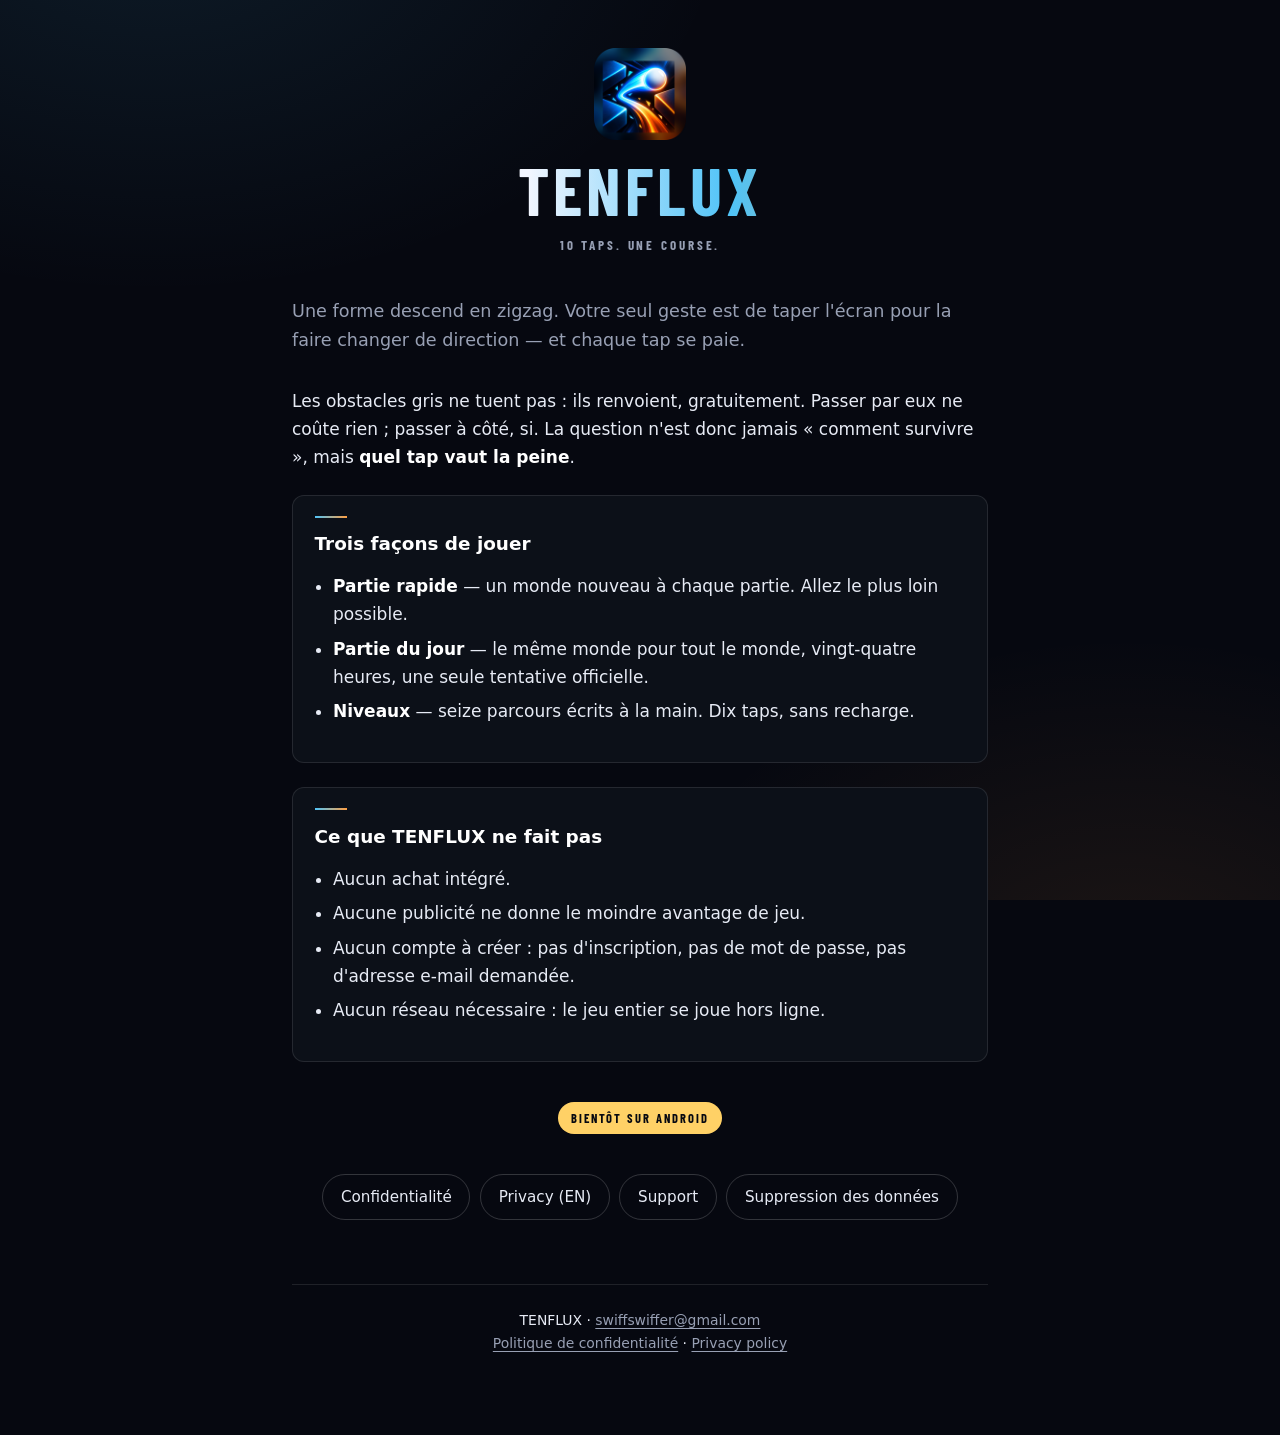
==== index.html @ e54e35d1 "TENFLUX — the public site, and the file that decided its shape A user site (kokoswiff.github.io), no" ====
<!DOCTYPE html>
<html lang="fr">
<head>
<meta charset="utf-8">
<meta name="viewport" content="width=device-width, initial-scale=1">
<title>TENFLUX</title>
<meta name="description" content="TENFLUX — un jeu d'arcade à un doigt. Un tap change ta direction. Chaque tap se paie.">
<meta name="color-scheme" content="dark">
<meta name="theme-color" content="#060810">
<link rel="icon" href="/assets/tenflux-symbol.png" type="image/png">
<link rel="stylesheet" href="/assets/site.css">
</head>
<body>
<main class="wrap">

  <div class="mark">
    <img src="/assets/tenflux-symbol.png" alt="" width="92" height="92">
    <h1 class="wordmark">TENFLUX</h1>
    <p class="tagline">10 taps. Une course.</p>
  </div>

  <p class="lede">
    Une forme descend en zigzag. Votre seul geste est de taper l'écran pour la faire
    changer de direction — et chaque tap se paie.
  </p>

  <p>
    Les obstacles gris ne tuent pas : ils renvoient, gratuitement. Passer par eux ne coûte
    rien ; passer à côté, si. La question n'est donc jamais « comment survivre », mais
    <strong>quel tap vaut la peine</strong>.
  </p>

  <div class="card">
    <h2>Trois façons de jouer</h2>
    <ul>
      <li><strong>Partie rapide</strong> — un monde nouveau à chaque partie. Allez le plus loin possible.</li>
      <li><strong>Partie du jour</strong> — le même monde pour tout le monde, vingt-quatre heures, une seule tentative officielle.</li>
      <li><strong>Niveaux</strong> — seize parcours écrits à la main. Dix taps, sans recharge.</li>
    </ul>
  </div>

  <div class="card">
    <h2>Ce que TENFLUX ne fait pas</h2>
    <ul>
      <li>Aucun achat intégré.</li>
      <li>Aucune publicité ne donne le moindre avantage de jeu.</li>
      <li>Aucun compte à créer : pas d'inscription, pas de mot de passe, pas d'adresse e-mail demandée.</li>
      <li>Aucun réseau nécessaire : le jeu entier se joue hors ligne.</li>
    </ul>
  </div>

  <!-- Aucun badge « Disponible sur Google Play » et aucun lien Store tant que la fiche
       n'existe pas : un badge qui ne mène nulle part est une fausse promesse, et Google
       interdit d'en afficher un pour une application non publiée. -->
  <p style="text-align:center; margin-top:2.5rem;">
    <span class="status">Bientôt sur Android</span>
  </p>

  <nav class="nav" aria-label="Pages du site">
    <a href="/privacy/">Confidentialité</a>
    <a href="/privacy/en/">Privacy (EN)</a>
    <a href="/support/">Support</a>
    <a href="/delete-account/">Suppression des données</a>
  </nav>

  <footer>
    <p>
      TENFLUX · <a href="mailto:swiffswiffer@gmail.com">swiffswiffer@gmail.com</a><br>
      <a href="/privacy/">Politique de confidentialité</a> ·
      <a href="/privacy/en/">Privacy policy</a>
    </p>
  </footer>

</main>
</body>
</html>
---- assets/site.css ----
/* TENFLUX — the site's whole stylesheet.
 *
 * No framework, no build step, no JavaScript, no tracker, no cookie, no
 * third-party request of any kind. That last one is not an aesthetic choice:
 * the privacy policy this site hosts says TENFLUX does not track anyone, and a
 * page that pulled a font from someone else's CDN would hand that visitor's IP
 * to a third party while claiming otherwise. So the one webfont is served from
 * this origin, under the SIL Open Font License, whose text sits next to it.
 *
 * Colours are the game's own: ground and wordmark ramp read out of
 * lib/ui/theme/brand.dart and lib/ui/screens/splash_screen.dart.
 */

@font-face {
  font-family: 'Barlow Condensed';
  src: url('/assets/BarlowCondensed-Bold.ttf') format('truetype');
  font-weight: 700;
  font-style: normal;
  font-display: swap;
}

:root {
  --ground: #060810;       /* Brand.ground — the Android launch window's colour */
  --surface: #0c1018;
  --hairline: rgba(255, 255, 255, 0.10);
  --hairline-strong: rgba(255, 255, 255, 0.18);
  --text: #e7ebf5;
  --muted: #98a0b4;
  --cold: #4fc3f7;         /* TEN accent, and the ramp's cold end */
  --hot: #ff9f43;          /* ballLow, and the ramp's hot end */
  --gold: #ffd166;         /* Palette.ball */
  --measure: 46rem;
}

*,
*::before,
*::after { box-sizing: border-box; }

html { -webkit-text-size-adjust: 100%; }

body {
  margin: 0;
  background: var(--ground);
  color: var(--text);
  font-family: system-ui, -apple-system, 'Segoe UI', Roboto, Helvetica, Arial, sans-serif;
  font-size: 17px;
  line-height: 1.65;
  /* A very slow cold-to-hot wash, so the page has the game's temperature
     without costing an image. */
  background-image:
    radial-gradient(60rem 40rem at 12% -10%, rgba(79, 195, 247, 0.10), transparent 60%),
    radial-gradient(50rem 35rem at 88% 108%, rgba(255, 159, 67, 0.09), transparent 60%);
  background-attachment: fixed;
}

.wrap {
  max-width: var(--measure);
  margin: 0 auto;
  padding: 3rem 1.25rem 4rem;
}

/* ---- the mark ------------------------------------------------------- */

.mark { text-align: center; margin-bottom: 2.5rem; }

.mark img {
  width: 92px;
  height: 92px;
  display: block;
  margin: 0 auto 1rem;
}

.wordmark {
  font-family: 'Barlow Condensed', system-ui, sans-serif;
  font-weight: 700;
  font-size: clamp(2.6rem, 11vw, 4.2rem);
  letter-spacing: 0.06em;
  line-height: 1;
  margin: 0;
  /* The splash screen's ramp, same colours, same stops. */
  background: linear-gradient(90deg, #f2f6ff 0%, #f2f6ff 34%, var(--cold) 63%, var(--hot) 100%);
  -webkit-background-clip: text;
  background-clip: text;
  color: transparent;
}

.tagline {
  font-family: 'Barlow Condensed', system-ui, sans-serif;
  font-weight: 700;
  letter-spacing: 0.22em;
  font-size: 0.82rem;
  color: var(--muted);
  margin: 0.75rem 0 0;
  text-transform: uppercase;
}

/* ---- type ------------------------------------------------------------ */

h1, h2, h3 { line-height: 1.25; }

h1 {
  font-size: clamp(1.6rem, 5vw, 2.1rem);
  margin: 0 0 0.5rem;
}

h2 {
  font-size: 1.15rem;
  margin: 2.5rem 0 0.6rem;
  color: #fff;
}

h2::before {
  content: '';
  display: block;
  width: 2rem;
  height: 2px;
  margin-bottom: 0.9rem;
  background: linear-gradient(90deg, var(--cold), var(--hot));
}

p, li { color: var(--text); }
p { margin: 0 0 1rem; }
ul { padding-left: 1.15rem; }
li { margin-bottom: 0.4rem; }

strong { color: #fff; }

a {
  color: var(--cold);
  text-underline-offset: 0.2em;
}
a:hover, a:focus-visible { color: var(--gold); }

:focus-visible {
  outline: 2px solid var(--gold);
  outline-offset: 3px;
  border-radius: 3px;
}

.lede {
  font-size: 1.1rem;
  color: var(--muted);
  margin-bottom: 2rem;
}

.meta {
  font-size: 0.88rem;
  color: var(--muted);
  margin-bottom: 2rem;
}

code {
  font-family: ui-monospace, 'SF Mono', Menlo, Consolas, monospace;
  font-size: 0.9em;
  background: rgba(255, 255, 255, 0.06);
  padding: 0.1em 0.4em;
  border-radius: 4px;
}

/* ---- blocks ---------------------------------------------------------- */

.card {
  background: var(--surface);
  border: 1px solid var(--hairline);
  border-radius: 12px;
  padding: 1.25rem 1.35rem;
  margin: 1.5rem 0;
}

.card h2 { margin-top: 0; }

.note {
  border-left: 3px solid var(--cold);
  padding: 0.1rem 0 0.1rem 1rem;
  margin: 1.5rem 0;
  color: var(--muted);
}

.nav {
  display: flex;
  flex-wrap: wrap;
  gap: 0.6rem;
  justify-content: center;
  margin-top: 2.5rem;
}

.nav a {
  display: inline-block;
  padding: 0.6rem 1.1rem;
  border: 1px solid var(--hairline-strong);
  border-radius: 999px;
  text-decoration: none;
  color: var(--text);
  font-size: 0.95rem;
}

.nav a:hover, .nav a:focus-visible {
  border-color: var(--gold);
  color: var(--gold);
}

.status {
  display: inline-block;
  font-family: 'Barlow Condensed', system-ui, sans-serif;
  font-weight: 700;
  letter-spacing: 0.16em;
  text-transform: uppercase;
  font-size: 0.78rem;
  color: var(--ground);
  background: var(--gold);
  padding: 0.35rem 0.8rem;
  border-radius: 999px;
}

footer {
  margin-top: 4rem;
  padding-top: 1.5rem;
  border-top: 1px solid var(--hairline);
  font-size: 0.87rem;
  color: var(--muted);
  text-align: center;
}

footer a { color: var(--muted); }

.back {
  display: inline-block;
  margin-bottom: 2rem;
  font-size: 0.92rem;
  text-decoration: none;
}
.back::before { content: '\2190\00a0'; }

@media (prefers-reduced-motion: reduce) {
  * { animation: none !important; transition: none !important; }
}
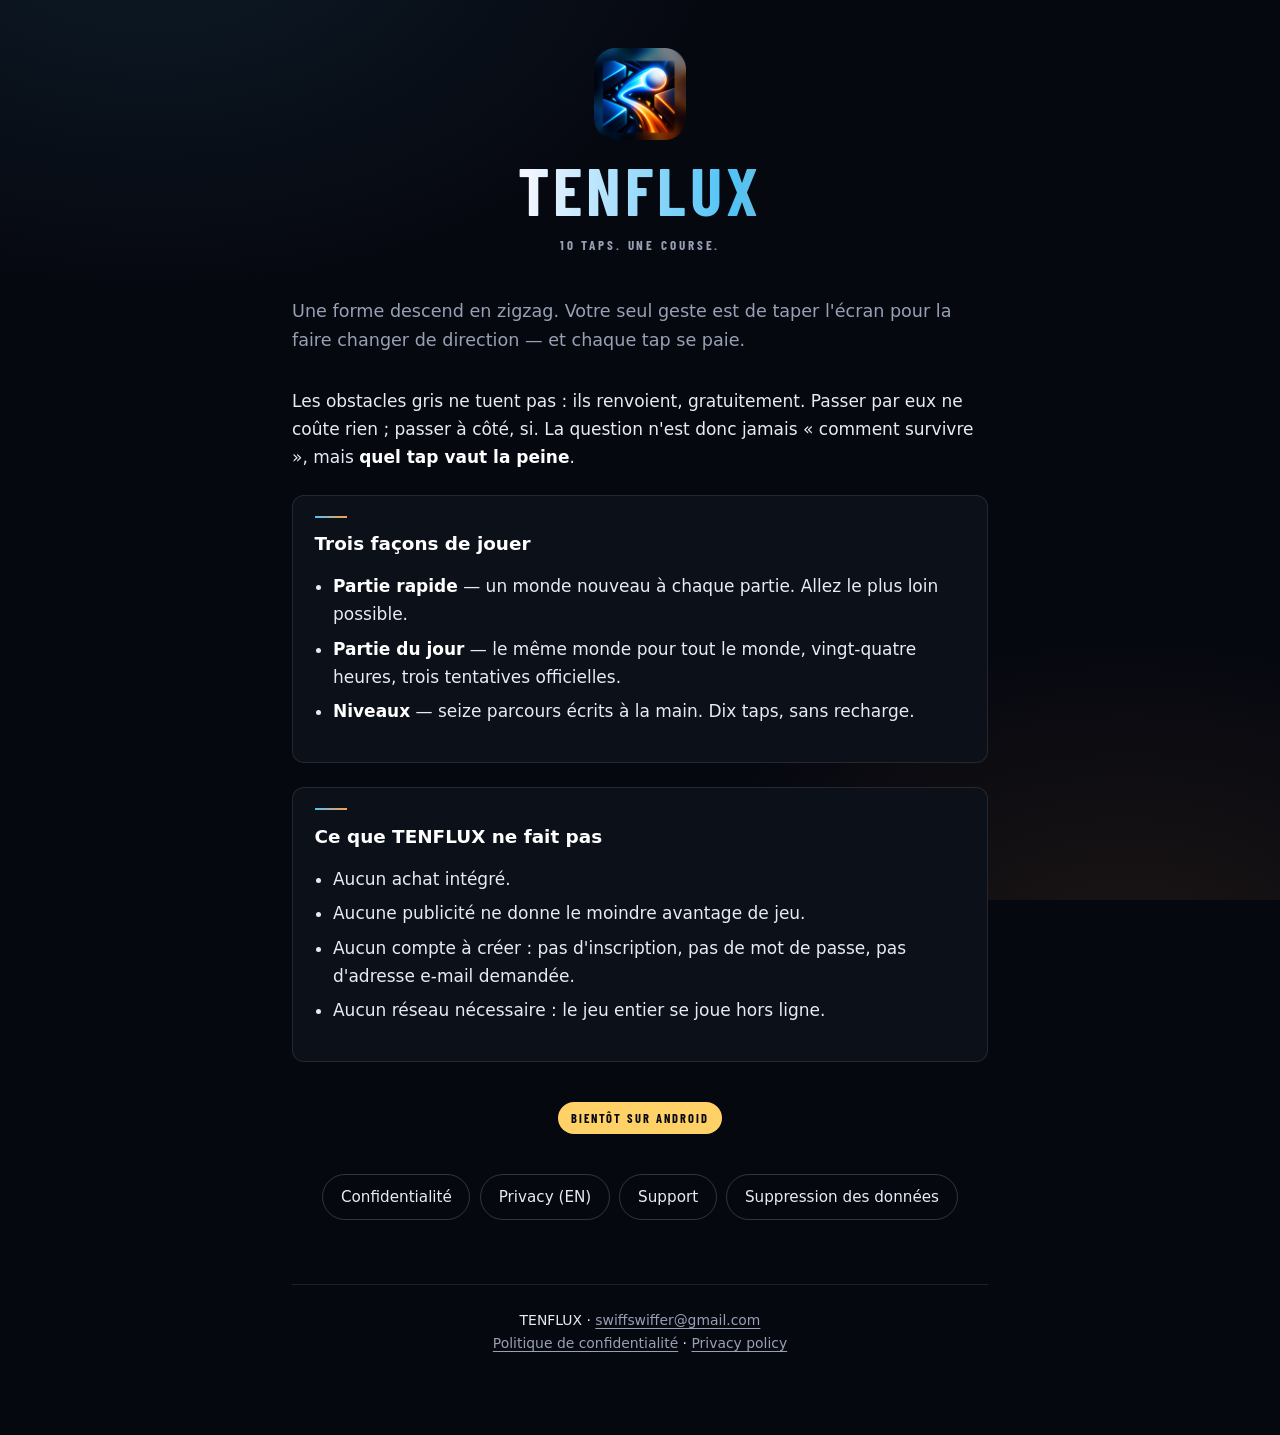
==== commit 136d74b5: "docs: align public TENFLUX pages with current behavior The daily shows an ad before each of its thre" ====
--- a/index.html
+++ b/index.html
@@ -34,7 +34,7 @@
     <h2>Trois façons de jouer</h2>
     <ul>
       <li><strong>Partie rapide</strong> — un monde nouveau à chaque partie. Allez le plus loin possible.</li>
-      <li><strong>Partie du jour</strong> — le même monde pour tout le monde, vingt-quatre heures, une seule tentative officielle.</li>
+      <li><strong>Partie du jour</strong> — le même monde pour tout le monde, vingt-quatre heures, trois tentatives officielles.</li>
       <li><strong>Niveaux</strong> — seize parcours écrits à la main. Dix taps, sans recharge.</li>
     </ul>
   </div>
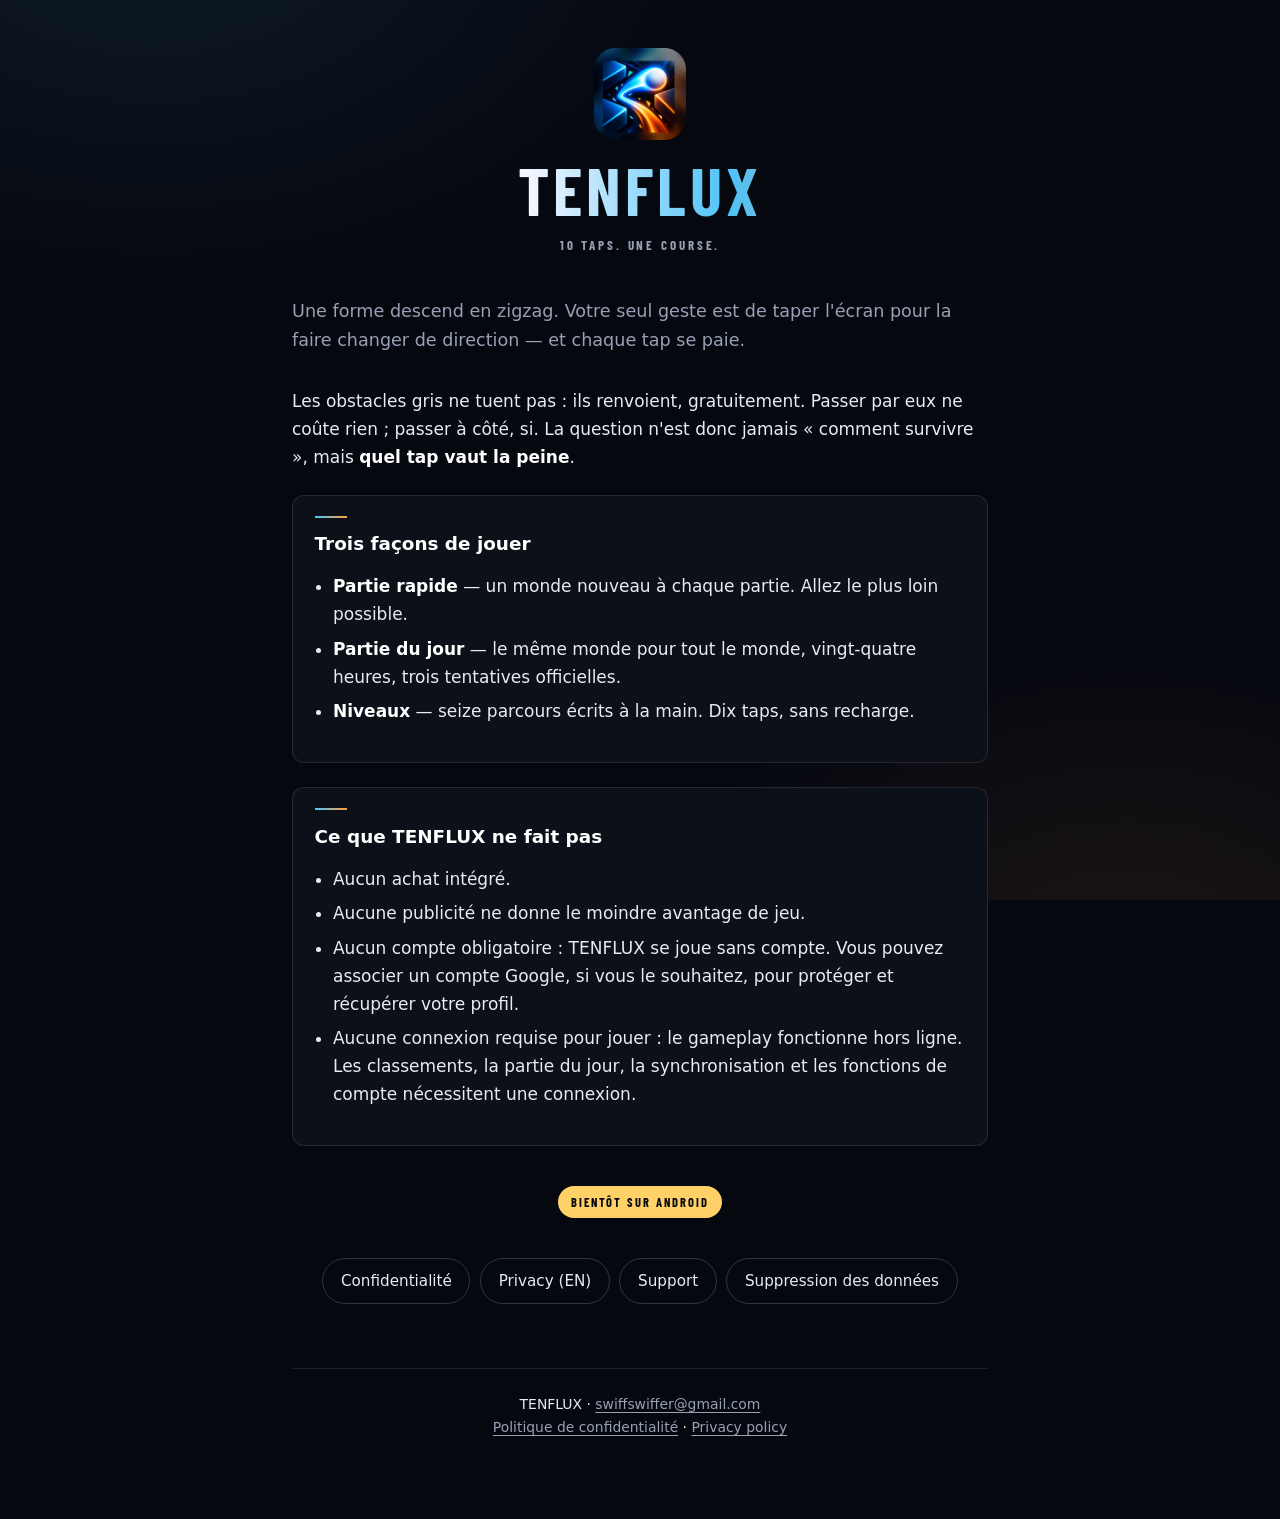
==== commit 37262a33: "docs: align TENFLUX site with recoverable accounts The C20 build (1.0.0+3, internal test) ships opti" ====
--- a/index.html
+++ b/index.html
@@ -44,8 +44,11 @@
     <ul>
       <li>Aucun achat intégré.</li>
       <li>Aucune publicité ne donne le moindre avantage de jeu.</li>
-      <li>Aucun compte à créer : pas d'inscription, pas de mot de passe, pas d'adresse e-mail demandée.</li>
-      <li>Aucun réseau nécessaire : le jeu entier se joue hors ligne.</li>
+      <li>Aucun compte obligatoire : TENFLUX se joue sans compte. Vous pouvez associer un
+        compte Google, si vous le souhaitez, pour protéger et récupérer votre profil.</li>
+      <li>Aucune connexion requise pour jouer : le gameplay fonctionne hors ligne. Les
+        classements, la partie du jour, la synchronisation et les fonctions de compte
+        nécessitent une connexion.</li>
     </ul>
   </div>
 
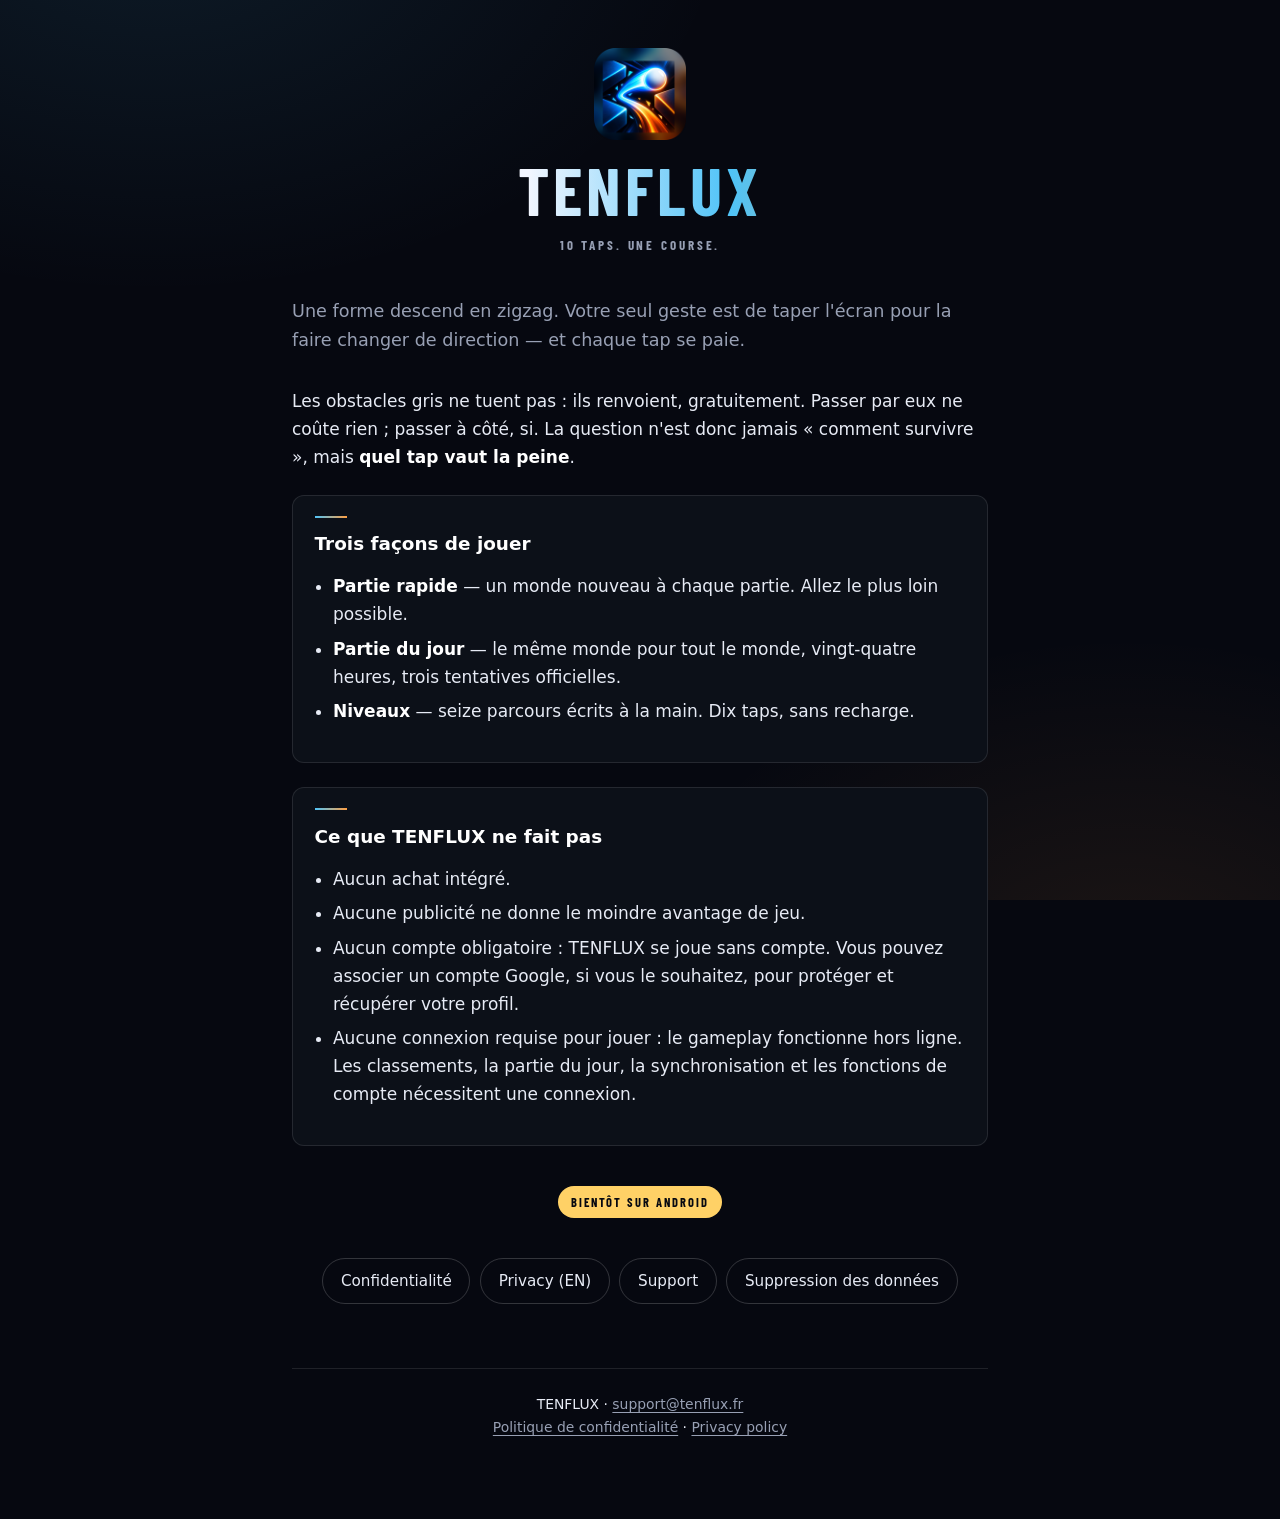
==== commit bd546425: "docs: move the public identity to tenflux.fr, and say what a backup carries The three addresses beco" ====
--- a/index.html
+++ b/index.html
@@ -68,7 +68,7 @@
 
   <footer>
     <p>
-      TENFLUX · <a href="mailto:swiffswiffer@gmail.com">swiffswiffer@gmail.com</a><br>
+      TENFLUX · <a href="mailto:support@tenflux.fr">support@tenflux.fr</a><br>
       <a href="/privacy/">Politique de confidentialité</a> ·
       <a href="/privacy/en/">Privacy policy</a>
     </p>
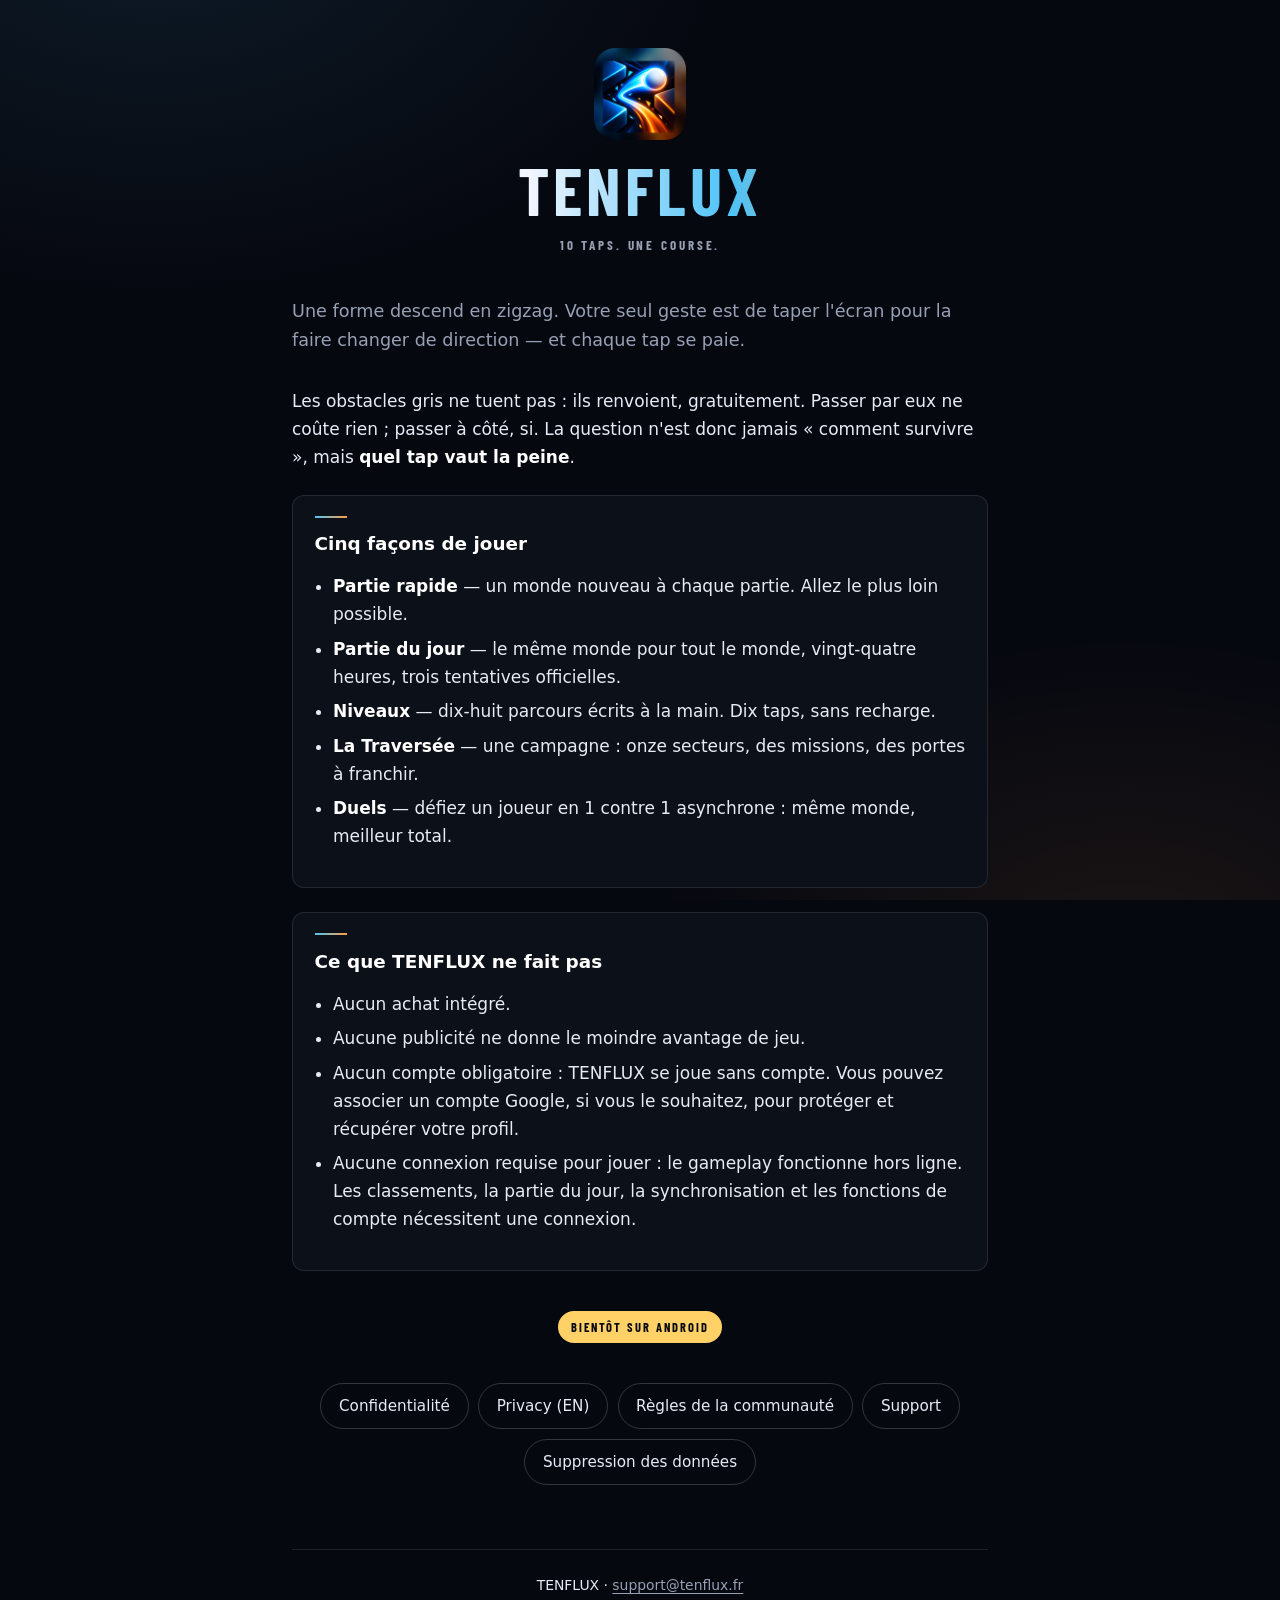
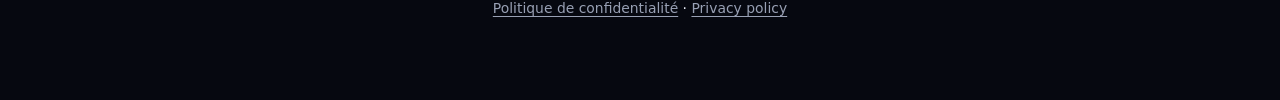
==== commit 92656492: "site: cinq modes, regles de la communaute, suppression asynchrone, export in-app Accueil : les cinq " ====
--- a/index.html
+++ b/index.html
@@ -31,11 +31,13 @@
   </p>
 
   <div class="card">
-    <h2>Trois façons de jouer</h2>
+    <h2>Cinq façons de jouer</h2>
     <ul>
       <li><strong>Partie rapide</strong> — un monde nouveau à chaque partie. Allez le plus loin possible.</li>
       <li><strong>Partie du jour</strong> — le même monde pour tout le monde, vingt-quatre heures, trois tentatives officielles.</li>
-      <li><strong>Niveaux</strong> — seize parcours écrits à la main. Dix taps, sans recharge.</li>
+      <li><strong>Niveaux</strong> — dix-huit parcours écrits à la main. Dix taps, sans recharge.</li>
+      <li><strong>La Traversée</strong> — une campagne : onze secteurs, des missions, des portes à franchir.</li>
+      <li><strong>Duels</strong> — défiez un joueur en 1 contre 1 asynchrone : même monde, meilleur total.</li>
     </ul>
   </div>
 
@@ -62,6 +64,7 @@
   <nav class="nav" aria-label="Pages du site">
     <a href="/privacy/">Confidentialité</a>
     <a href="/privacy/en/">Privacy (EN)</a>
+    <a href="/rules/">Règles de la communauté</a>
     <a href="/support/">Support</a>
     <a href="/delete-account/">Suppression des données</a>
   </nav>
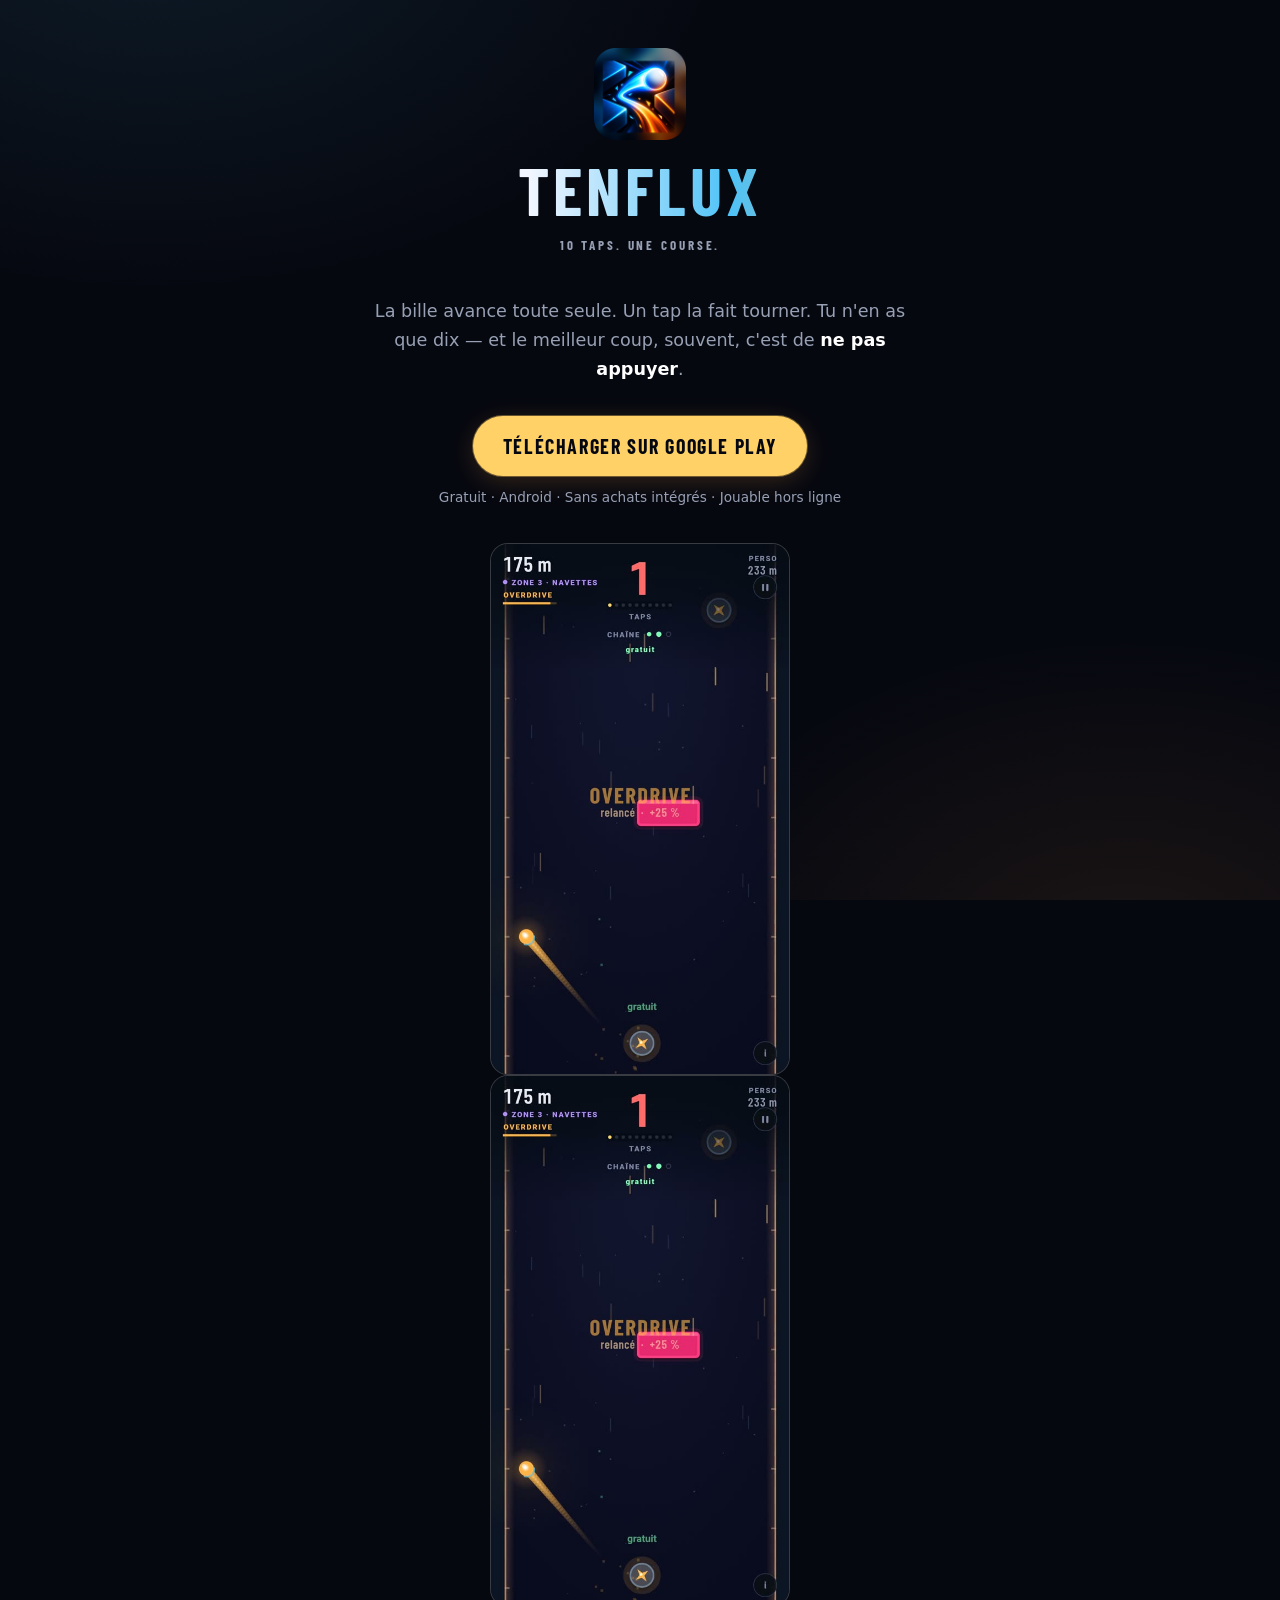
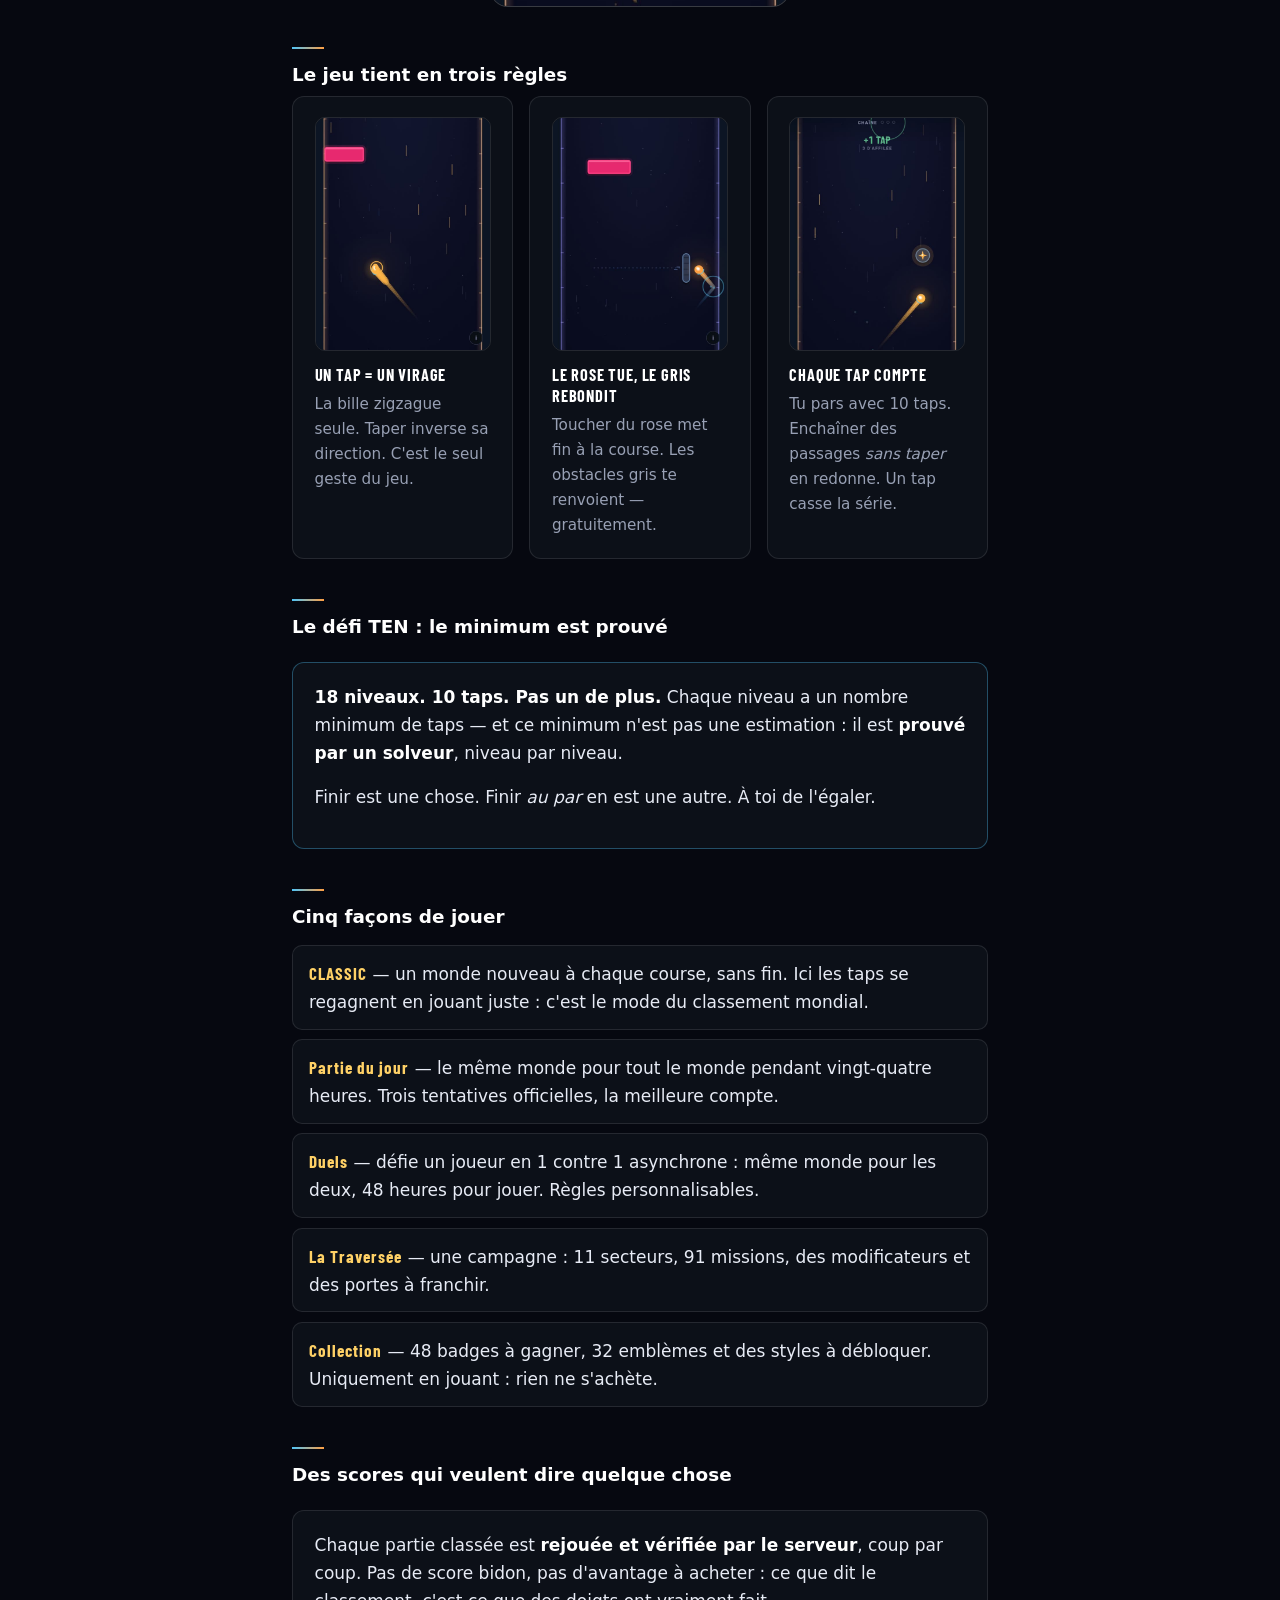
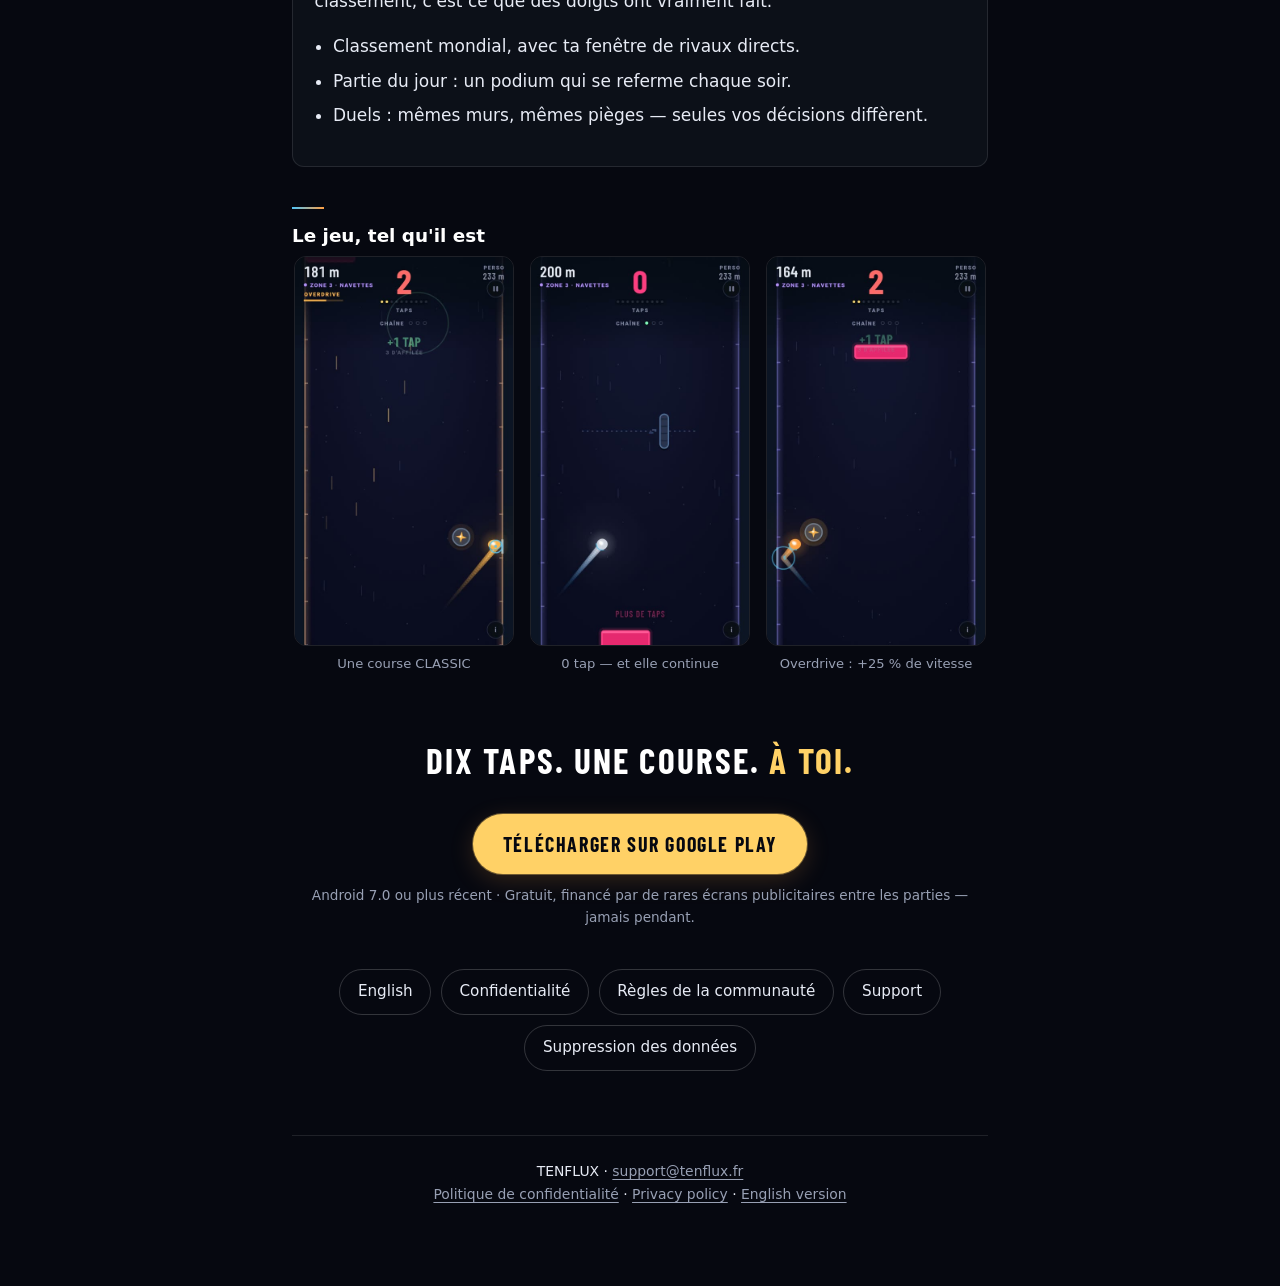
==== commit 510a0524: "site: V2 landing — Play button, EN version, real gameplay media, SEO The game is published: both lan" ====
--- a/index.html
+++ b/index.html
@@ -3,67 +3,183 @@
 <head>
 <meta charset="utf-8">
 <meta name="viewport" content="width=device-width, initial-scale=1">
-<title>TENFLUX</title>
-<meta name="description" content="TENFLUX — un jeu d'arcade à un doigt. Un tap change ta direction. Chaque tap se paie.">
+<title>TENFLUX — le jeu de précision où chaque tap compte</title>
+<meta name="description" content="TENFLUX, jeu d'arcade Android à un doigt : la bille avance seule, un tap la fait tourner, et chaque tap compte. 18 niveaux au minimum prouvé, partie du jour, duels. Gratuit, sans achats intégrés.">
 <meta name="color-scheme" content="dark">
 <meta name="theme-color" content="#060810">
+<link rel="canonical" href="https://tenflux.fr/">
+<link rel="alternate" hreflang="fr" href="https://tenflux.fr/">
+<link rel="alternate" hreflang="en" href="https://tenflux.fr/en/">
+<link rel="alternate" hreflang="x-default" href="https://tenflux.fr/">
+<meta property="og:type" content="website">
+<meta property="og:site_name" content="TENFLUX">
+<meta property="og:title" content="TENFLUX — 10 taps. Une course.">
+<meta property="og:description" content="La bille avance seule. Un tap la fait tourner. Tu n'en as que dix — et le meilleur coup, souvent, c'est de ne pas appuyer. Gratuit sur Android.">
+<meta property="og:url" content="https://tenflux.fr/">
+<meta property="og:image" content="https://tenflux.fr/assets/v2/og_image.jpg">
+<meta property="og:image:width" content="1200">
+<meta property="og:image:height" content="630">
+<meta property="og:locale" content="fr_FR">
+<meta property="og:locale:alternate" content="en_US">
+<meta name="twitter:card" content="summary_large_image">
+<meta name="twitter:title" content="TENFLUX — 10 taps. Une course.">
+<meta name="twitter:description" content="Le jeu de précision où chaque tap se compte. Gratuit sur Android.">
+<meta name="twitter:image" content="https://tenflux.fr/assets/v2/og_image.jpg">
 <link rel="icon" href="/assets/tenflux-symbol.png" type="image/png">
 <link rel="stylesheet" href="/assets/site.css">
+<script type="application/ld+json">
+{
+  "@context": "https://schema.org",
+  "@type": "VideoGame",
+  "name": "TENFLUX",
+  "url": "https://tenflux.fr/",
+  "image": "https://tenflux.fr/assets/v2/og_image.jpg",
+  "description": "Jeu d'arcade de précision à un doigt : la bille avance seule, un tap la fait tourner, et chaque tap compte.",
+  "inLanguage": ["fr", "en"],
+  "applicationCategory": "Game",
+  "gamePlatform": "Android",
+  "operatingSystem": "Android",
+  "offers": { "@type": "Offer", "price": "0", "priceCurrency": "EUR" },
+  "installUrl": "https://play.google.com/store/apps/details?id=io.github.kokoswiff.tenflux"
+}
+</script>
 </head>
 <body>
 <main class="wrap">
 
-  <div class="mark">
-    <img src="/assets/tenflux-symbol.png" alt="" width="92" height="92">
-    <h1 class="wordmark">TENFLUX</h1>
-    <p class="tagline">10 taps. Une course.</p>
-  </div>
+  <!-- ============ 1 · HERO ============ -->
+  <header class="hero">
+    <div class="mark">
+      <img src="/assets/tenflux-symbol.png" alt="Symbole TENFLUX : une bille et sa traînée" width="92" height="92">
+      <h1 class="wordmark">TENFLUX</h1>
+      <p class="tagline">10 taps. Une course.</p>
+    </div>
 
-  <p class="lede">
-    Une forme descend en zigzag. Votre seul geste est de taper l'écran pour la faire
-    changer de direction — et chaque tap se paie.
-  </p>
+    <p class="lede hero-lede">
+      La bille avance toute seule. Un tap la fait tourner.
+      Tu n'en as que dix — et le meilleur coup, souvent, c'est de <strong>ne pas appuyer</strong>.
+    </p>
 
-  <p>
-    Les obstacles gris ne tuent pas : ils renvoient, gratuitement. Passer par eux ne coûte
-    rien ; passer à côté, si. La question n'est donc jamais « comment survivre », mais
-    <strong>quel tap vaut la peine</strong>.
-  </p>
+    <p class="cta-row">
+      <a class="btn-play" href="https://play.google.com/store/apps/details?id=io.github.kokoswiff.tenflux&amp;referrer=utm_source%3Dtenflux.fr%26utm_medium%3Dweb%26utm_campaign%3Dsite_v2%26utm_content%3Dhero_fr"
+         rel="noopener">Télécharger sur Google&nbsp;Play</a>
+    </p>
+    <p class="cta-sub">Gratuit · Android · Sans achats intégrés · Jouable hors ligne</p>
 
-  <div class="card">
-    <h2>Cinq façons de jouer</h2>
-    <ul>
-      <li><strong>Partie rapide</strong> — un monde nouveau à chaque partie. Allez le plus loin possible.</li>
-      <li><strong>Partie du jour</strong> — le même monde pour tout le monde, vingt-quatre heures, trois tentatives officielles.</li>
-      <li><strong>Niveaux</strong> — dix-huit parcours écrits à la main. Dix taps, sans recharge.</li>
-      <li><strong>La Traversée</strong> — une campagne : onze secteurs, des missions, des portes à franchir.</li>
-      <li><strong>Duels</strong> — défiez un joueur en 1 contre 1 asynchrone : même monde, meilleur total.</li>
+    <div class="hero-media" aria-hidden="true">
+      <video class="hero-video" autoplay muted loop playsinline
+             width="360" height="640"
+             poster="/assets/v2/hero_poster.jpg"
+             src="/assets/v2/hero_loop.mp4"></video>
+      <img class="hero-still" src="/assets/v2/hero_poster.jpg" alt="" width="360" height="640" loading="lazy">
+    </div>
+  </header>
+
+  <!-- ============ 2 · COMPRENDRE LE JEU ============ -->
+  <section aria-labelledby="h-rules">
+    <h2 id="h-rules">Le jeu tient en trois règles</h2>
+    <div class="grid3">
+      <div class="card rule">
+        <img src="/assets/v2/rule_tap.jpg" alt="Capture du jeu : la bille dorée change de direction après un tap, sa traînée dessine un zigzag" width="300" height="400" loading="lazy">
+        <h3>Un tap&nbsp;=&nbsp;un virage</h3>
+        <p>La bille zigzague seule. Taper inverse sa direction. C'est le seul geste du jeu.</p>
+      </div>
+      <div class="card rule">
+        <img src="/assets/v2/rule_colors.jpg" alt="Capture du jeu : un obstacle rose mortel au-dessus d'un plot gris inoffensif" width="300" height="400" loading="lazy">
+        <h3>Le rose tue, le gris rebondit</h3>
+        <p>Toucher du rose met fin à la course. Les obstacles gris te renvoient — gratuitement.</p>
+      </div>
+      <div class="card rule">
+        <img src="/assets/v2/rule_economy.jpg" alt="Capture du jeu : le compteur affiche +1 TAP gagné après trois passages sans taper" width="300" height="400" loading="lazy">
+        <h3>Chaque tap compte</h3>
+        <p>Tu pars avec 10 taps. Enchaîner des passages <em>sans taper</em> en redonne. Un tap casse la série.</p>
+      </div>
+    </div>
+  </section>
+
+  <!-- ============ 3 · LE DÉFI TEN ============ -->
+  <section aria-labelledby="h-ten">
+    <h2 id="h-ten">Le défi TEN : le minimum est prouvé</h2>
+    <div class="card feature">
+      <p>
+        <strong>18 niveaux. 10 taps. Pas un de plus.</strong> Chaque niveau a un
+        nombre minimum de taps — et ce minimum n'est pas une estimation :
+        il est <strong>prouvé par un solveur</strong>, niveau par niveau.
+      </p>
+      <p>
+        Finir est une chose. Finir <em>au par</em> en est une autre.
+        À toi de l'égaler.
+      </p>
+    </div>
+  </section>
+
+  <!-- ============ 4 · LES AUTRES MODES ============ -->
+  <section aria-labelledby="h-modes">
+    <h2 id="h-modes">Cinq façons de jouer</h2>
+    <ul class="modes">
+      <li><strong>CLASSIC</strong> — un monde nouveau à chaque course, sans fin. Ici les
+        taps se regagnent en jouant juste : c'est le mode du classement mondial.</li>
+      <li><strong>Partie du jour</strong> — le même monde pour tout le monde pendant
+        vingt-quatre heures. Trois tentatives officielles, la meilleure compte.</li>
+      <li><strong>Duels</strong> — défie un joueur en 1 contre 1 asynchrone : même monde
+        pour les deux, 48 heures pour jouer. Règles personnalisables.</li>
+      <li><strong>La Traversée</strong> — une campagne : 11 secteurs, 91 missions, des
+        modificateurs et des portes à franchir.</li>
+      <li><strong>Collection</strong> — 48 badges à gagner, 32 emblèmes et des styles
+        à débloquer. Uniquement en jouant : rien ne s'achète.</li>
     </ul>
-  </div>
+  </section>
 
-  <div class="card">
-    <h2>Ce que TENFLUX ne fait pas</h2>
-    <ul>
-      <li>Aucun achat intégré.</li>
-      <li>Aucune publicité ne donne le moindre avantage de jeu.</li>
-      <li>Aucun compte obligatoire : TENFLUX se joue sans compte. Vous pouvez associer un
-        compte Google, si vous le souhaitez, pour protéger et récupérer votre profil.</li>
-      <li>Aucune connexion requise pour jouer : le gameplay fonctionne hors ligne. Les
-        classements, la partie du jour, la synchronisation et les fonctions de compte
-        nécessitent une connexion.</li>
-    </ul>
-  </div>
+  <!-- ============ 5 · COMPÉTITION ============ -->
+  <section aria-labelledby="h-compet">
+    <h2 id="h-compet">Des scores qui veulent dire quelque chose</h2>
+    <div class="card">
+      <p>
+        Chaque partie classée est <strong>rejouée et vérifiée par le serveur</strong>,
+        coup par coup. Pas de score bidon, pas d'avantage à acheter : ce que dit le
+        classement, c'est ce que des doigts ont vraiment fait.
+      </p>
+      <ul>
+        <li>Classement mondial, avec ta fenêtre de rivaux directs.</li>
+        <li>Partie du jour : un podium qui se referme chaque soir.</li>
+        <li>Duels : mêmes murs, mêmes pièges — seules vos décisions diffèrent.</li>
+      </ul>
+    </div>
+  </section>
 
-  <!-- Aucun badge « Disponible sur Google Play » et aucun lien Store tant que la fiche
-       n'existe pas : un badge qui ne mène nulle part est une fausse promesse, et Google
-       interdit d'en afficher un pour une application non publiée. -->
-  <p style="text-align:center; margin-top:2.5rem;">
-    <span class="status">Bientôt sur Android</span>
-  </p>
+  <!-- ============ 6 · CAPTURES ============ -->
+  <section aria-labelledby="h-shots">
+    <h2 id="h-shots">Le jeu, tel qu'il est</h2>
+    <div class="shots">
+      <figure>
+        <img src="/assets/v2/shot_run.jpg" alt="Capture réelle : une course en zone 3, la bille et sa traînée dorée entre deux obstacles roses" width="270" height="480" loading="lazy">
+        <figcaption>Une course CLASSIC</figcaption>
+      </figure>
+      <figure>
+        <img src="/assets/v2/shot_zero.jpg" alt="Capture réelle : plus aucun tap en réserve, la bille devenue grise continue seule" width="270" height="480" loading="lazy">
+        <figcaption>0 tap — et elle continue</figcaption>
+      </figure>
+      <figure>
+        <img src="/assets/v2/shot_overdrive.jpg" alt="Capture réelle : l'Overdrive accélère la bille, l'écran vire à l'ambre" width="270" height="480" loading="lazy">
+        <figcaption>Overdrive : +25 % de vitesse</figcaption>
+      </figure>
+    </div>
+  </section>
+
+  <!-- ============ 7 · INSTALLATION ============ -->
+  <section class="install" aria-labelledby="h-install">
+    <h2 id="h-install" class="visually-hidden">Installer TENFLUX</h2>
+    <p class="install-line">Dix taps. Une course. <strong>À toi.</strong></p>
+    <p class="cta-row">
+      <a class="btn-play" href="https://play.google.com/store/apps/details?id=io.github.kokoswiff.tenflux&amp;referrer=utm_source%3Dtenflux.fr%26utm_medium%3Dweb%26utm_campaign%3Dsite_v2%26utm_content%3Dfooter_fr"
+         rel="noopener">Télécharger sur Google&nbsp;Play</a>
+    </p>
+    <p class="cta-sub">Android 7.0 ou plus récent · Gratuit, financé par de rares écrans publicitaires entre les parties — jamais pendant.</p>
+  </section>
 
   <nav class="nav" aria-label="Pages du site">
+    <a href="/en/">English</a>
     <a href="/privacy/">Confidentialité</a>
-    <a href="/privacy/en/">Privacy (EN)</a>
     <a href="/rules/">Règles de la communauté</a>
     <a href="/support/">Support</a>
     <a href="/delete-account/">Suppression des données</a>
@@ -73,7 +189,8 @@
     <p>
       TENFLUX · <a href="mailto:support@tenflux.fr">support@tenflux.fr</a><br>
       <a href="/privacy/">Politique de confidentialité</a> ·
-      <a href="/privacy/en/">Privacy policy</a>
+      <a href="/privacy/en/">Privacy policy</a> ·
+      <a href="/en/">English version</a>
     </p>
   </footer>
 
--- a/assets/site.css
+++ b/assets/site.css
@@ -234,3 +234,162 @@
 @media (prefers-reduced-motion: reduce) {
   * { animation: none !important; transition: none !important; }
 }
+
+/* ---- V2 landing (2026-10) ------------------------------------------- */
+/* Same doctrine as above: no script, no third-party request. The hero clip
+   and every image below are served from this origin. */
+
+.hero { text-align: center; }
+
+.hero-lede {
+  max-width: 34rem;
+  margin-left: auto;
+  margin-right: auto;
+}
+
+.cta-row { text-align: center; margin: 1.6rem 0 0.4rem; }
+
+.btn-play {
+  display: inline-block;
+  font-family: 'Barlow Condensed', system-ui, sans-serif;
+  font-weight: 700;
+  font-size: 1.25rem;
+  letter-spacing: 0.08em;
+  text-transform: uppercase;
+  text-decoration: none;
+  color: var(--ground);
+  background: var(--gold);
+  padding: 0.85rem 1.9rem;
+  border-radius: 999px;
+  box-shadow: 0 0 0 1px rgba(255, 209, 102, 0.35), 0 6px 24px rgba(255, 159, 67, 0.18);
+}
+
+.btn-play:hover, .btn-play:focus-visible {
+  color: var(--ground);
+  background: #ffe29a;
+}
+
+.cta-sub {
+  text-align: center;
+  font-size: 0.85rem;
+  color: var(--muted);
+  margin: 0.6rem 0 0;
+}
+
+.hero-media { margin: 2.2rem auto 0; max-width: 300px; }
+
+.hero-media video,
+.hero-media .hero-still {
+  width: 100%;
+  height: auto;
+  display: block;
+  border-radius: 18px;
+  border: 1px solid var(--hairline-strong);
+  background: var(--surface);
+}
+
+.hero-still { display: none; }
+
+@media (prefers-reduced-motion: reduce) {
+  .hero-video { display: none; }
+  .hero-still { display: block; }
+}
+
+.grid3 {
+  display: grid;
+  grid-template-columns: repeat(3, 1fr);
+  gap: 1rem;
+}
+
+@media (max-width: 720px) {
+  .grid3 { grid-template-columns: 1fr; }
+}
+
+.rule { margin: 0; }
+
+.rule img {
+  width: 100%;
+  height: auto;
+  border-radius: 10px;
+  border: 1px solid var(--hairline);
+  display: block;
+  margin-bottom: 0.9rem;
+}
+
+.rule h3 {
+  font-family: 'Barlow Condensed', system-ui, sans-serif;
+  font-weight: 700;
+  letter-spacing: 0.05em;
+  text-transform: uppercase;
+  font-size: 1.02rem;
+  margin: 0 0 0.4rem;
+  color: #fff;
+}
+
+.rule p { margin: 0; font-size: 0.95rem; color: var(--muted); }
+
+.feature { border-color: rgba(79, 195, 247, 0.35); }
+
+.modes { list-style: none; padding: 0; }
+
+.modes li {
+  background: var(--surface);
+  border: 1px solid var(--hairline);
+  border-radius: 10px;
+  padding: 0.8rem 1rem;
+  margin-bottom: 0.6rem;
+}
+
+.modes strong {
+  font-family: 'Barlow Condensed', system-ui, sans-serif;
+  letter-spacing: 0.06em;
+  color: var(--gold);
+}
+
+.shots {
+  display: flex;
+  flex-wrap: wrap;
+  gap: 1rem;
+  justify-content: center;
+}
+
+.shots figure { margin: 0; max-width: 220px; }
+
+.shots img {
+  width: 100%;
+  height: auto;
+  display: block;
+  border-radius: 12px;
+  border: 1px solid var(--hairline);
+}
+
+.shots figcaption {
+  font-size: 0.82rem;
+  color: var(--muted);
+  text-align: center;
+  margin-top: 0.45rem;
+}
+
+.install { text-align: center; margin-top: 3.5rem; }
+
+.install-line {
+  font-family: 'Barlow Condensed', system-ui, sans-serif;
+  font-weight: 700;
+  font-size: clamp(1.5rem, 6vw, 2.2rem);
+  letter-spacing: 0.06em;
+  text-transform: uppercase;
+  margin: 0 0 0.4rem;
+  color: #fff;
+}
+
+.install-line strong { color: var(--gold); }
+
+.visually-hidden {
+  position: absolute;
+  width: 1px; height: 1px;
+  margin: -1px; padding: 0;
+  overflow: hidden;
+  clip: rect(0 0 0 0);
+  white-space: nowrap;
+  border: 0;
+}
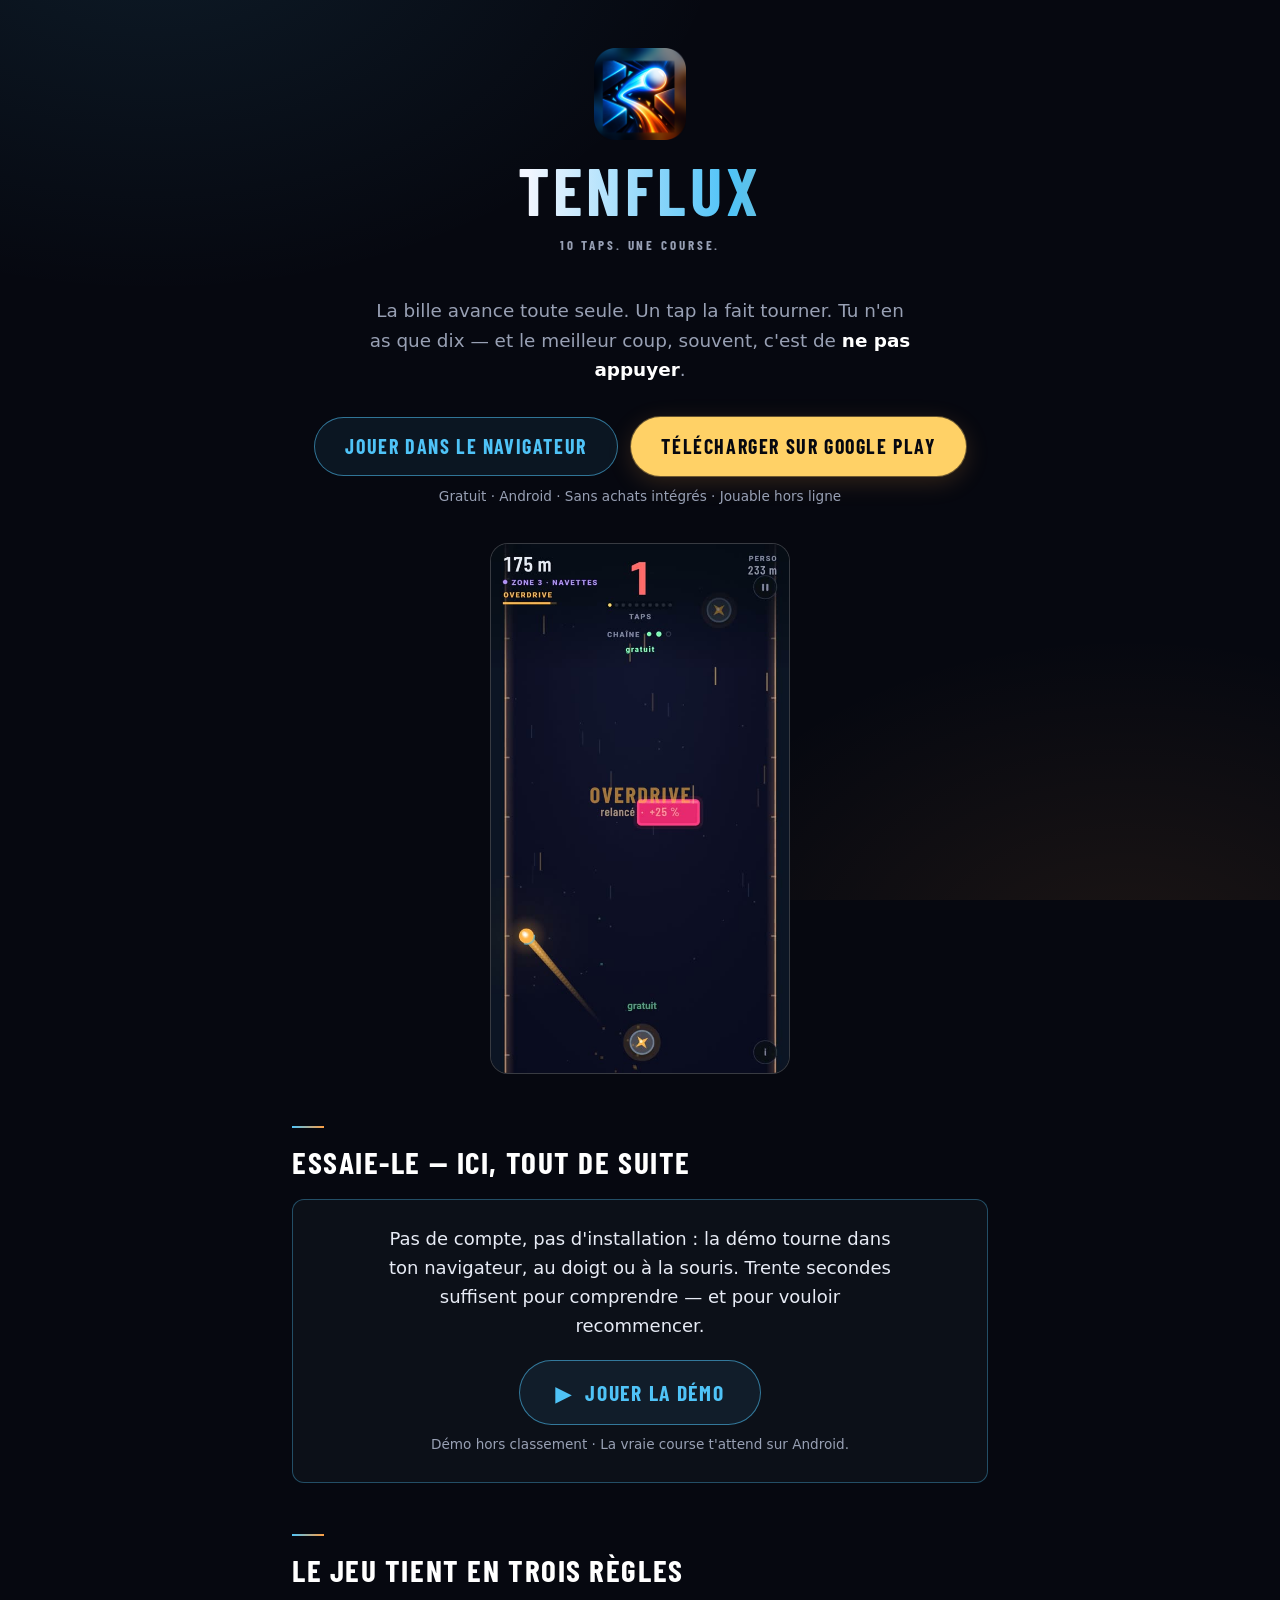
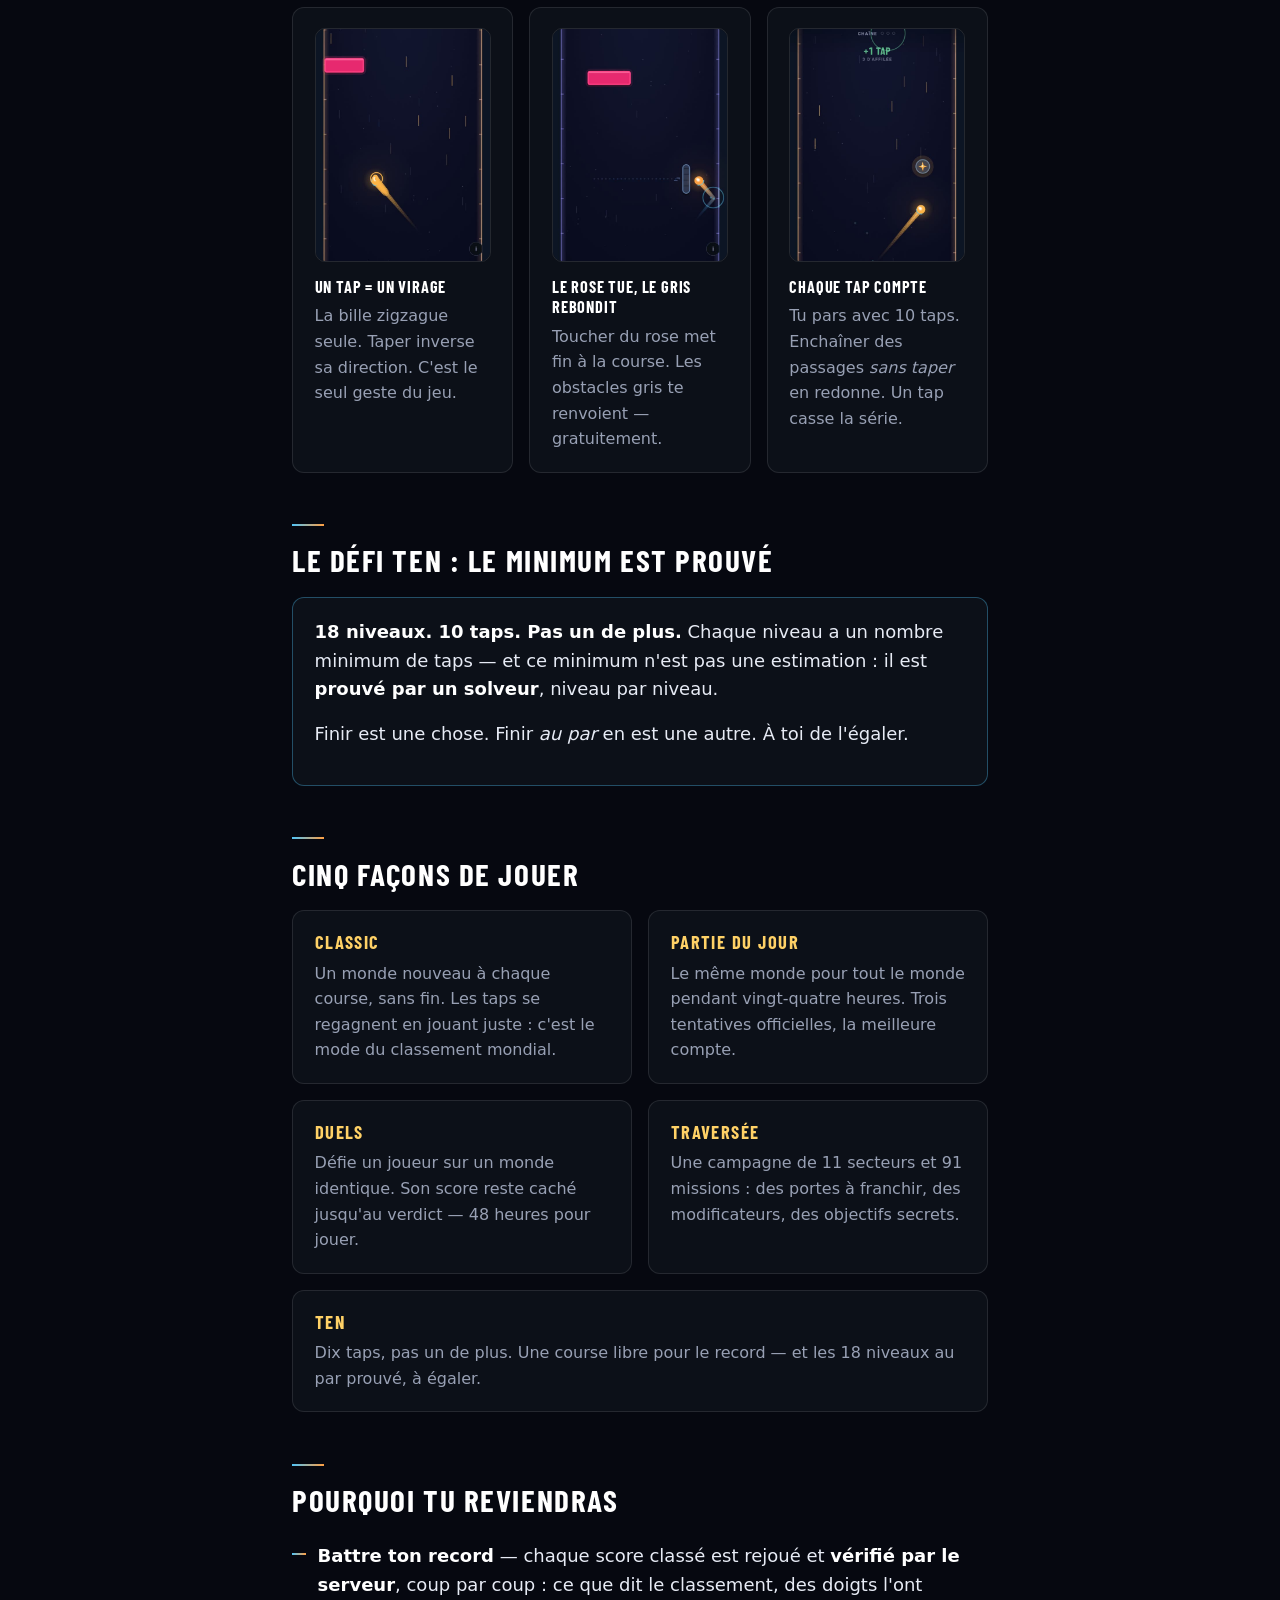
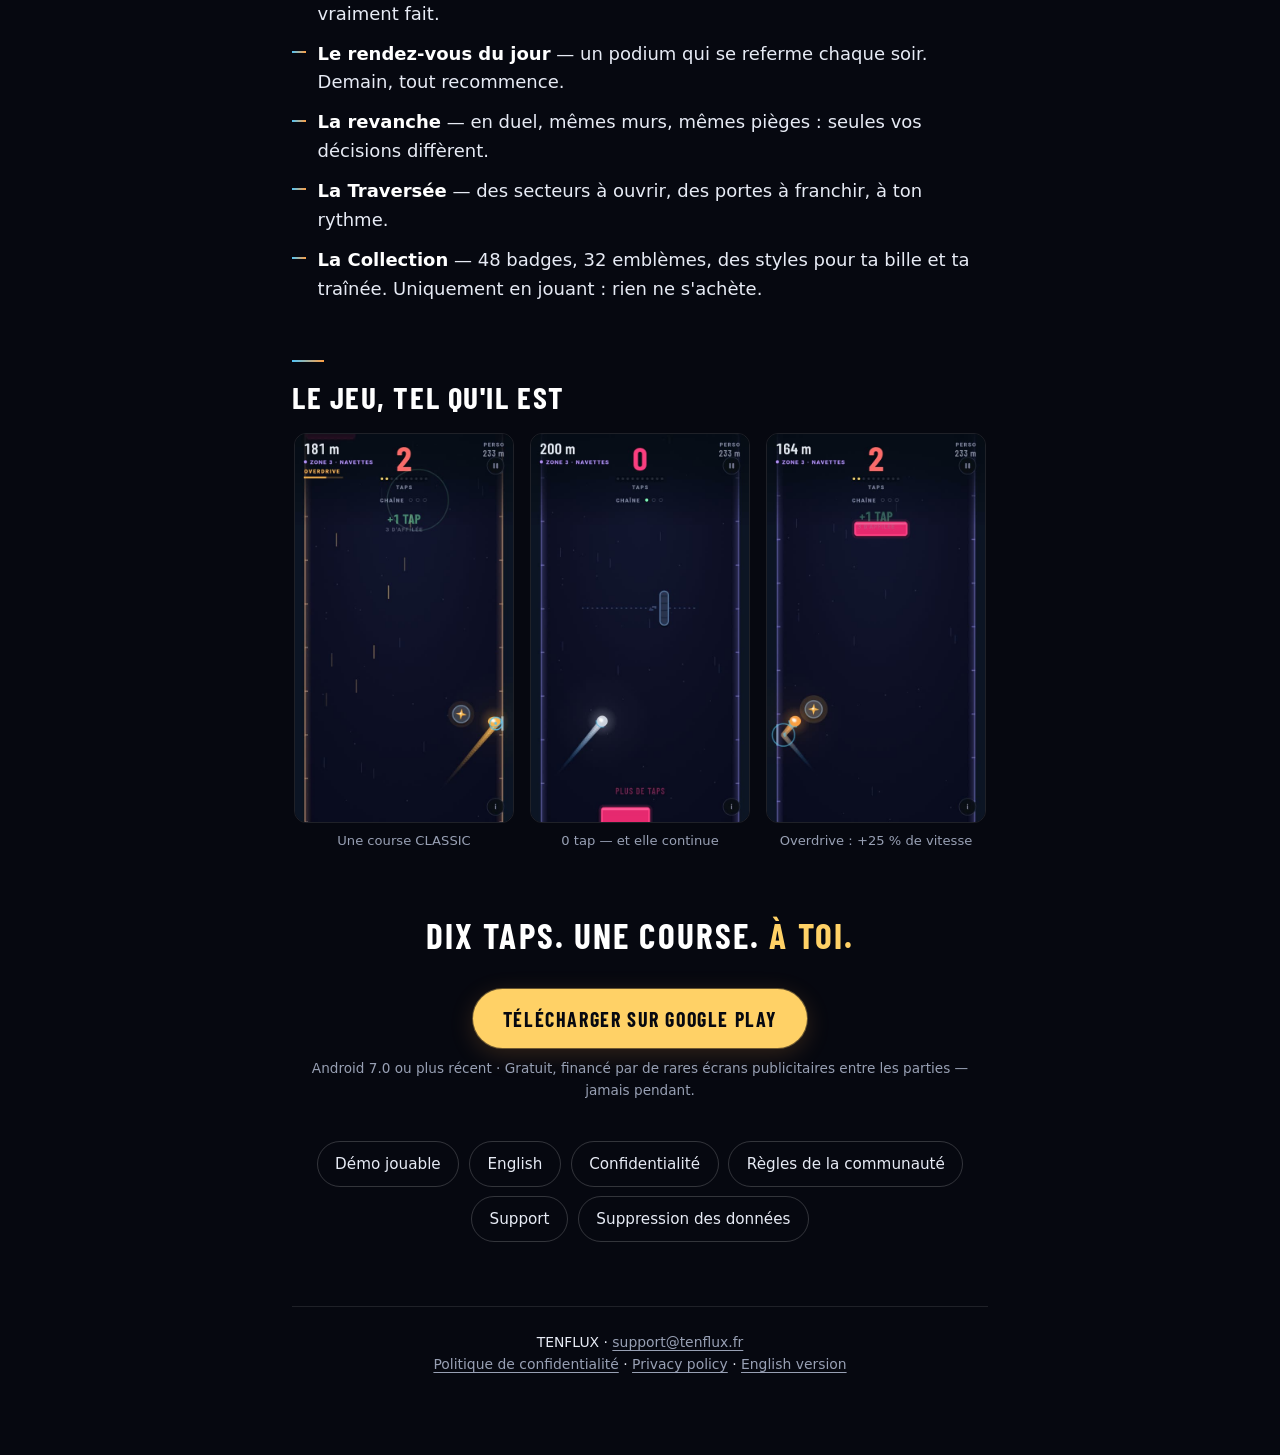
==== commit 98236ccd: "site: V3 — playable browser demo at /play, landing redesign (FR+EN), SEO The demo is the playable-ad" ====
--- a/index.html
+++ b/index.html
@@ -4,7 +4,7 @@
 <meta charset="utf-8">
 <meta name="viewport" content="width=device-width, initial-scale=1">
 <title>TENFLUX — le jeu de précision où chaque tap compte</title>
-<meta name="description" content="TENFLUX, jeu d'arcade Android à un doigt : la bille avance seule, un tap la fait tourner, et chaque tap compte. 18 niveaux au minimum prouvé, partie du jour, duels. Gratuit, sans achats intégrés.">
+<meta name="description" content="TENFLUX, jeu d'arcade Android à un doigt : la bille avance seule, un tap la fait tourner, et chaque tap compte. Essaie la démo dans ton navigateur. 18 niveaux au minimum prouvé, partie du jour, duels. Gratuit, sans achats intégrés.">
 <meta name="color-scheme" content="dark">
 <meta name="theme-color" content="#060810">
 <link rel="canonical" href="https://tenflux.fr/">
@@ -14,7 +14,7 @@
 <meta property="og:type" content="website">
 <meta property="og:site_name" content="TENFLUX">
 <meta property="og:title" content="TENFLUX — 10 taps. Une course.">
-<meta property="og:description" content="La bille avance seule. Un tap la fait tourner. Tu n'en as que dix — et le meilleur coup, souvent, c'est de ne pas appuyer. Gratuit sur Android.">
+<meta property="og:description" content="La bille avance seule. Un tap la fait tourner. Tu n'en as que dix — et le meilleur coup, souvent, c'est de ne pas appuyer. Joue la démo dans ton navigateur, gratuit sur Android.">
 <meta property="og:url" content="https://tenflux.fr/">
 <meta property="og:image" content="https://tenflux.fr/assets/v2/og_image.jpg">
 <meta property="og:image:width" content="1200">
@@ -23,10 +23,10 @@
 <meta property="og:locale:alternate" content="en_US">
 <meta name="twitter:card" content="summary_large_image">
 <meta name="twitter:title" content="TENFLUX — 10 taps. Une course.">
-<meta name="twitter:description" content="Le jeu de précision où chaque tap se compte. Gratuit sur Android.">
+<meta name="twitter:description" content="Le jeu de précision où chaque tap se compte. Démo jouable dans le navigateur. Gratuit sur Android.">
 <meta name="twitter:image" content="https://tenflux.fr/assets/v2/og_image.jpg">
 <link rel="icon" href="/assets/tenflux-symbol.png" type="image/png">
-<link rel="stylesheet" href="/assets/site.css">
+<link rel="stylesheet" href="/assets/site.css?v=3">
 <script type="application/ld+json">
 {
   "@context": "https://schema.org",
@@ -34,17 +34,18 @@
   "name": "TENFLUX",
   "url": "https://tenflux.fr/",
   "image": "https://tenflux.fr/assets/v2/og_image.jpg",
-  "description": "Jeu d'arcade de précision à un doigt : la bille avance seule, un tap la fait tourner, et chaque tap compte.",
+  "description": "Jeu d'arcade de précision à un doigt : la bille avance seule, un tap la fait tourner, et chaque tap compte. Démo jouable dans le navigateur.",
   "inLanguage": ["fr", "en"],
   "applicationCategory": "Game",
   "gamePlatform": "Android",
   "operatingSystem": "Android",
   "offers": { "@type": "Offer", "price": "0", "priceCurrency": "EUR" },
-  "installUrl": "https://play.google.com/store/apps/details?id=io.github.kokoswiff.tenflux"
+  "installUrl": "https://play.google.com/store/apps/details?id=io.github.kokoswiff.tenflux",
+  "subjectOf": { "@type": "WebPage", "name": "Démo jouable TENFLUX", "url": "https://tenflux.fr/play/" }
 }
 </script>
 </head>
-<body>
+<body class="landing">
 <main class="wrap">
 
   <!-- ============ 1 · HERO ============ -->
@@ -61,21 +62,37 @@
     </p>
 
     <p class="cta-row">
-      <a class="btn-play" href="https://play.google.com/store/apps/details?id=io.github.kokoswiff.tenflux&amp;referrer=utm_source%3Dtenflux.fr%26utm_medium%3Dweb%26utm_campaign%3Dsite_v2%26utm_content%3Dhero_fr"
+      <a class="btn-demo" href="/play/">Jouer dans le navigateur</a>
+      <a class="btn-play" href="https://play.google.com/store/apps/details?id=io.github.kokoswiff.tenflux&amp;referrer=utm_source%3Dtenflux.fr%26utm_medium%3Dweb%26utm_campaign%3Dsite_v3%26utm_content%3Dhero_fr"
          rel="noopener">Télécharger sur Google&nbsp;Play</a>
     </p>
     <p class="cta-sub">Gratuit · Android · Sans achats intégrés · Jouable hors ligne</p>
 
-    <div class="hero-media" aria-hidden="true">
+    <div class="hero-media" style="--poster: url('/assets/v2/hero_poster.jpg')" aria-hidden="true">
       <video class="hero-video" autoplay muted loop playsinline
              width="360" height="640"
              poster="/assets/v2/hero_poster.jpg"
              src="/assets/v2/hero_loop.mp4"></video>
-      <img class="hero-still" src="/assets/v2/hero_poster.jpg" alt="" width="360" height="640" loading="lazy">
     </div>
   </header>
 
-  <!-- ============ 2 · COMPRENDRE LE JEU ============ -->
+  <!-- ============ 2 · ESSAIE TENFLUX ============ -->
+  <section aria-labelledby="h-try">
+    <h2 id="h-try">Essaie-le — ici, tout de suite</h2>
+    <div class="card try-card">
+      <p>
+        Pas de compte, pas d'installation : la démo tourne dans ton navigateur,
+        au doigt ou à la souris. Trente secondes suffisent pour comprendre —
+        et pour vouloir recommencer.
+      </p>
+      <p class="cta-row">
+        <a class="btn-demo big" href="/play/">▶&nbsp;&nbsp;Jouer la démo</a>
+      </p>
+      <p class="cta-sub">Démo hors classement · La vraie course t'attend sur Android.</p>
+    </div>
+  </section>
+
+  <!-- ============ 3 · COMPRENDRE LE JEU ============ -->
   <section aria-labelledby="h-rules">
     <h2 id="h-rules">Le jeu tient en trois règles</h2>
     <div class="grid3">
@@ -97,7 +114,7 @@
     </div>
   </section>
 
-  <!-- ============ 3 · LE DÉFI TEN ============ -->
+  <!-- ============ 4 · LE DÉFI TEN ============ -->
   <section aria-labelledby="h-ten">
     <h2 id="h-ten">Le défi TEN : le minimum est prouvé</h2>
     <div class="card feature">
@@ -113,41 +130,57 @@
     </div>
   </section>
 
-  <!-- ============ 4 · LES AUTRES MODES ============ -->
+  <!-- ============ 5 · LES MODES ============ -->
   <section aria-labelledby="h-modes">
     <h2 id="h-modes">Cinq façons de jouer</h2>
-    <ul class="modes">
-      <li><strong>CLASSIC</strong> — un monde nouveau à chaque course, sans fin. Ici les
-        taps se regagnent en jouant juste : c'est le mode du classement mondial.</li>
-      <li><strong>Partie du jour</strong> — le même monde pour tout le monde pendant
-        vingt-quatre heures. Trois tentatives officielles, la meilleure compte.</li>
-      <li><strong>Duels</strong> — défie un joueur en 1 contre 1 asynchrone : même monde
-        pour les deux, 48 heures pour jouer. Règles personnalisables.</li>
-      <li><strong>La Traversée</strong> — une campagne : 11 secteurs, 91 missions, des
-        modificateurs et des portes à franchir.</li>
-      <li><strong>Collection</strong> — 48 badges à gagner, 32 emblèmes et des styles
-        à débloquer. Uniquement en jouant : rien ne s'achète.</li>
+    <div class="modes-grid">
+      <div class="card mode">
+        <h3>Classic</h3>
+        <p>Un monde nouveau à chaque course, sans fin. Les taps se regagnent en
+          jouant juste : c'est le mode du classement mondial.</p>
+      </div>
+      <div class="card mode">
+        <h3>Partie du jour</h3>
+        <p>Le même monde pour tout le monde pendant vingt-quatre heures.
+          Trois tentatives officielles, la meilleure compte.</p>
+      </div>
+      <div class="card mode">
+        <h3>Duels</h3>
+        <p>Défie un joueur sur un monde identique. Son score reste caché
+          jusqu'au verdict — 48 heures pour jouer.</p>
+      </div>
+      <div class="card mode">
+        <h3>Traversée</h3>
+        <p>Une campagne de 11 secteurs et 91 missions : des portes à franchir,
+          des modificateurs, des objectifs secrets.</p>
+      </div>
+      <div class="card mode mode-wide">
+        <h3>TEN</h3>
+        <p>Dix taps, pas un de plus. Une course libre pour le record — et les
+          18 niveaux au par prouvé, à égaler.</p>
+      </div>
+    </div>
+  </section>
+
+  <!-- ============ 6 · POURQUOI REVENIR ============ -->
+  <section aria-labelledby="h-return">
+    <h2 id="h-return">Pourquoi tu reviendras</h2>
+    <ul class="reasons">
+      <li><strong>Battre ton record</strong> — chaque score classé est rejoué et
+        <strong>vérifié par le serveur</strong>, coup par coup : ce que dit le
+        classement, des doigts l'ont vraiment fait.</li>
+      <li><strong>Le rendez-vous du jour</strong> — un podium qui se referme
+        chaque soir. Demain, tout recommence.</li>
+      <li><strong>La revanche</strong> — en duel, mêmes murs, mêmes pièges :
+        seules vos décisions diffèrent.</li>
+      <li><strong>La Traversée</strong> — des secteurs à ouvrir, des portes à
+        franchir, à ton rythme.</li>
+      <li><strong>La Collection</strong> — 48 badges, 32 emblèmes, des styles
+        pour ta bille et ta traînée. Uniquement en jouant : rien ne s'achète.</li>
     </ul>
   </section>
 
-  <!-- ============ 5 · COMPÉTITION ============ -->
-  <section aria-labelledby="h-compet">
-    <h2 id="h-compet">Des scores qui veulent dire quelque chose</h2>
-    <div class="card">
-      <p>
-        Chaque partie classée est <strong>rejouée et vérifiée par le serveur</strong>,
-        coup par coup. Pas de score bidon, pas d'avantage à acheter : ce que dit le
-        classement, c'est ce que des doigts ont vraiment fait.
-      </p>
-      <ul>
-        <li>Classement mondial, avec ta fenêtre de rivaux directs.</li>
-        <li>Partie du jour : un podium qui se referme chaque soir.</li>
-        <li>Duels : mêmes murs, mêmes pièges — seules vos décisions diffèrent.</li>
-      </ul>
-    </div>
-  </section>
-
-  <!-- ============ 6 · CAPTURES ============ -->
+  <!-- ============ 7 · CAPTURES ============ -->
   <section aria-labelledby="h-shots">
     <h2 id="h-shots">Le jeu, tel qu'il est</h2>
     <div class="shots">
@@ -166,18 +199,19 @@
     </div>
   </section>
 
-  <!-- ============ 7 · INSTALLATION ============ -->
+  <!-- ============ 8 · INSTALLATION ============ -->
   <section class="install" aria-labelledby="h-install">
     <h2 id="h-install" class="visually-hidden">Installer TENFLUX</h2>
     <p class="install-line">Dix taps. Une course. <strong>À toi.</strong></p>
     <p class="cta-row">
-      <a class="btn-play" href="https://play.google.com/store/apps/details?id=io.github.kokoswiff.tenflux&amp;referrer=utm_source%3Dtenflux.fr%26utm_medium%3Dweb%26utm_campaign%3Dsite_v2%26utm_content%3Dfooter_fr"
+      <a class="btn-play" href="https://play.google.com/store/apps/details?id=io.github.kokoswiff.tenflux&amp;referrer=utm_source%3Dtenflux.fr%26utm_medium%3Dweb%26utm_campaign%3Dsite_v3%26utm_content%3Dfooter_fr"
          rel="noopener">Télécharger sur Google&nbsp;Play</a>
     </p>
     <p class="cta-sub">Android 7.0 ou plus récent · Gratuit, financé par de rares écrans publicitaires entre les parties — jamais pendant.</p>
   </section>
 
   <nav class="nav" aria-label="Pages du site">
+    <a href="/play/">Démo jouable</a>
     <a href="/en/">English</a>
     <a href="/privacy/">Confidentialité</a>
     <a href="/rules/">Règles de la communauté</a>
--- a/assets/site.css
+++ b/assets/site.css
@@ -247,7 +247,15 @@
   margin-right: auto;
 }
 
-.cta-row { text-align: center; margin: 1.6rem 0 0.4rem; }
+.cta-row {
+  display: flex;
+  flex-wrap: wrap;
+  gap: 0.8rem;
+  align-items: center;
+  justify-content: center;
+  text-align: center;
+  margin: 1.6rem 0 0.4rem;
+}
 
 .btn-play {
   display: inline-block;
@@ -278,8 +286,7 @@
 
 .hero-media { margin: 2.2rem auto 0; max-width: 300px; }
 
-.hero-media video,
-.hero-media .hero-still {
+.hero-media video {
   width: 100%;
   height: auto;
   display: block;
@@ -288,11 +295,18 @@
   background: var(--surface);
 }
 
-.hero-still { display: none; }
-
+/* Reduced motion: the clip gives way to its own poster frame (set per page
+   through --poster), drawn by CSS alone — one visual, never two. */
 @media (prefers-reduced-motion: reduce) {
   .hero-video { display: none; }
-  .hero-still { display: block; }
+  .hero-media::before {
+    content: '';
+    display: block;
+    aspect-ratio: 9 / 16;
+    border-radius: 18px;
+    border: 1px solid var(--hairline-strong);
+    background: var(--poster) center / cover no-repeat, var(--surface);
+  }
 }
 
 .grid3 {
@@ -393,3 +407,238 @@
   white-space: nowrap;
   border: 0;
 }
+
+/* ---- V3 landing + /play (2026-10) ------------------------------------ */
+/* Scoped to body.landing so the legal pages keep their quieter reading
+   typography. Doctrine unchanged: no third-party request, no tracker; the
+   only JavaScript on the whole site is the first-party demo on /play. */
+
+body.landing { font-size: 18px; line-height: 1.6; }
+
+.landing h2 {
+  font-family: 'Barlow Condensed', system-ui, sans-serif;
+  font-size: clamp(1.5rem, 4.5vw, 1.95rem);
+  letter-spacing: 0.05em;
+  text-transform: uppercase;
+  margin-top: 3.2rem;
+}
+
+.landing section > .card,
+.landing .modes-grid,
+.landing .reasons,
+.landing .grid3,
+.landing .shots { margin-top: 1.1rem; }
+
+.landing .lede { font-size: 1.15rem; }
+
+.landing .rule p { font-size: 1rem; }
+
+/* secondary button: the demo, outlined cold */
+.btn-demo {
+  display: inline-block;
+  font-family: 'Barlow Condensed', system-ui, sans-serif;
+  font-weight: 700;
+  font-size: 1.25rem;
+  letter-spacing: 0.08em;
+  text-transform: uppercase;
+  text-decoration: none;
+  color: var(--cold);
+  background: rgba(79, 195, 247, 0.08);
+  border: 1px solid rgba(79, 195, 247, 0.55);
+  padding: 0.8rem 1.9rem;
+  border-radius: 999px;
+}
+
+.btn-demo:hover, .btn-demo:focus-visible {
+  color: var(--ground);
+  background: var(--cold);
+}
+
+.btn-demo.big { font-size: 1.35rem; padding: 0.9rem 2.2rem; }
+
+.try-card {
+  text-align: center;
+  border-color: rgba(79, 195, 247, 0.35);
+  padding: 1.6rem 1.35rem;
+}
+
+.try-card > p:first-child { max-width: 32rem; margin-left: auto; margin-right: auto; }
+.try-card .cta-row { margin-top: 1.2rem; }
+
+/* the five modes, as cards */
+.modes-grid {
+  display: grid;
+  grid-template-columns: repeat(2, 1fr);
+  gap: 1rem;
+}
+
+.modes-grid .mode { margin: 0; }
+.modes-grid .mode-wide { grid-column: 1 / -1; }
+
+@media (max-width: 600px) {
+  .modes-grid { grid-template-columns: 1fr; }
+}
+
+.mode h3 {
+  font-family: 'Barlow Condensed', system-ui, sans-serif;
+  font-weight: 700;
+  letter-spacing: 0.08em;
+  text-transform: uppercase;
+  font-size: 1.15rem;
+  color: var(--gold);
+  margin: 0 0 0.4rem;
+}
+
+.mode p { margin: 0; font-size: 1rem; color: var(--muted); }
+
+/* reasons to come back: quiet list, gradient tick */
+.reasons { list-style: none; padding: 0; }
+
+.reasons li {
+  position: relative;
+  padding: 0.35rem 0 0.35rem 1.6rem;
+  margin: 0;
+}
+
+.reasons li::before {
+  content: '';
+  position: absolute;
+  left: 0;
+  top: 1.05rem;
+  width: 0.85rem;
+  height: 2px;
+  background: linear-gradient(90deg, var(--cold), var(--hot));
+}
+
+/* screenshots: one swipeable row on small screens */
+@media (max-width: 720px) {
+  .shots {
+    flex-wrap: nowrap;
+    justify-content: flex-start;
+    overflow-x: auto;
+    scroll-snap-type: x mandatory;
+    padding-bottom: 0.5rem;
+    -webkit-overflow-scrolling: touch;
+  }
+  .shots figure { flex: 0 0 62%; max-width: 240px; scroll-snap-align: center; }
+}
+
+/* ---- /play ------------------------------------------------------------ */
+
+.topbar {
+  display: flex;
+  justify-content: space-between;
+  align-items: baseline;
+  margin-bottom: 1.8rem;
+}
+
+.topbar .back { margin-bottom: 0; }
+
+.topbar .lang {
+  font-size: 0.92rem;
+  text-decoration: none;
+  color: var(--muted);
+  border: 1px solid var(--hairline-strong);
+  border-radius: 999px;
+  padding: 0.35rem 0.9rem;
+}
+
+.topbar .lang:hover, .topbar .lang:focus-visible { color: var(--gold); border-color: var(--gold); }
+
+.play-head { text-align: center; }
+
+.play-head h1 {
+  font-family: 'Barlow Condensed', system-ui, sans-serif;
+  font-size: clamp(2rem, 8vw, 2.8rem);
+  letter-spacing: 0.06em;
+  text-transform: uppercase;
+}
+
+.play-head .lede { max-width: 32rem; margin: 0 auto 1.6rem; }
+
+/* the phone-shaped stage: 9/16, sized from the viewport height so it fits
+   without scrolling on desktop and fills the width on small phones */
+.demo-shell {
+  position: relative;
+  aspect-ratio: 9 / 16;
+  height: min(74vh, 720px);
+  max-width: calc(100vw - 2.5rem);
+  margin: 0 auto;
+  border-radius: 20px;
+  border: 1px solid var(--hairline-strong);
+  background: var(--surface);
+  overflow: hidden;
+  touch-action: manipulation;
+}
+
+.demo-shell:fullscreen { border-radius: 0; border: 0; max-width: none; }
+
+.demo-frame {
+  position: absolute;
+  inset: 0;
+  width: 100%;
+  height: 100%;
+  border: 0;
+  display: block;
+  background: #07080B;
+}
+
+.demo-launch {
+  position: absolute;
+  inset: 0;
+  display: flex;
+  flex-direction: column;
+  align-items: center;
+  justify-content: center;
+  gap: 1rem;
+  text-align: center;
+  padding: 1.5rem;
+  background:
+    radial-gradient(70% 50% at 50% 30%, rgba(79, 195, 247, 0.10), transparent 70%),
+    radial-gradient(60% 40% at 50% 100%, rgba(255, 159, 67, 0.08), transparent 70%);
+}
+
+.demo-launch[hidden] { display: none; }
+
+.demo-rules {
+  font-family: 'Barlow Condensed', system-ui, sans-serif;
+  font-weight: 700;
+  letter-spacing: 0.08em;
+  text-transform: uppercase;
+  font-size: 1.05rem;
+  color: var(--text);
+  margin: 0;
+}
+
+.demo-hint { font-size: 0.88rem; color: var(--muted); margin: 0; }
+.demo-hint a { color: var(--cold); }
+
+.demo-launch .btn-play { border: 0; cursor: pointer; font-size: 1.4rem; }
+
+.demo-tools { text-align: center; margin: 0.9rem 0 0; display: flex; justify-content: center; }
+
+.btn-ghost {
+  font-family: system-ui, sans-serif;
+  font-size: 0.88rem;
+  color: var(--muted);
+  background: transparent;
+  border: 1px solid var(--hairline-strong);
+  border-radius: 999px;
+  padding: 0.4rem 1rem;
+  cursor: pointer;
+}
+
+.btn-ghost:hover, .btn-ghost:focus-visible { color: var(--gold); border-color: var(--gold); }
+.btn-ghost[hidden] { display: none; }
+
+.demo-note {
+  max-width: 34rem;
+  margin: 1.4rem auto 0;
+  font-size: 0.92rem;
+  color: var(--muted);
+  text-align: center;
+}
+
+@media (max-height: 600px) {
+  .demo-shell { height: 86vh; }
+}
